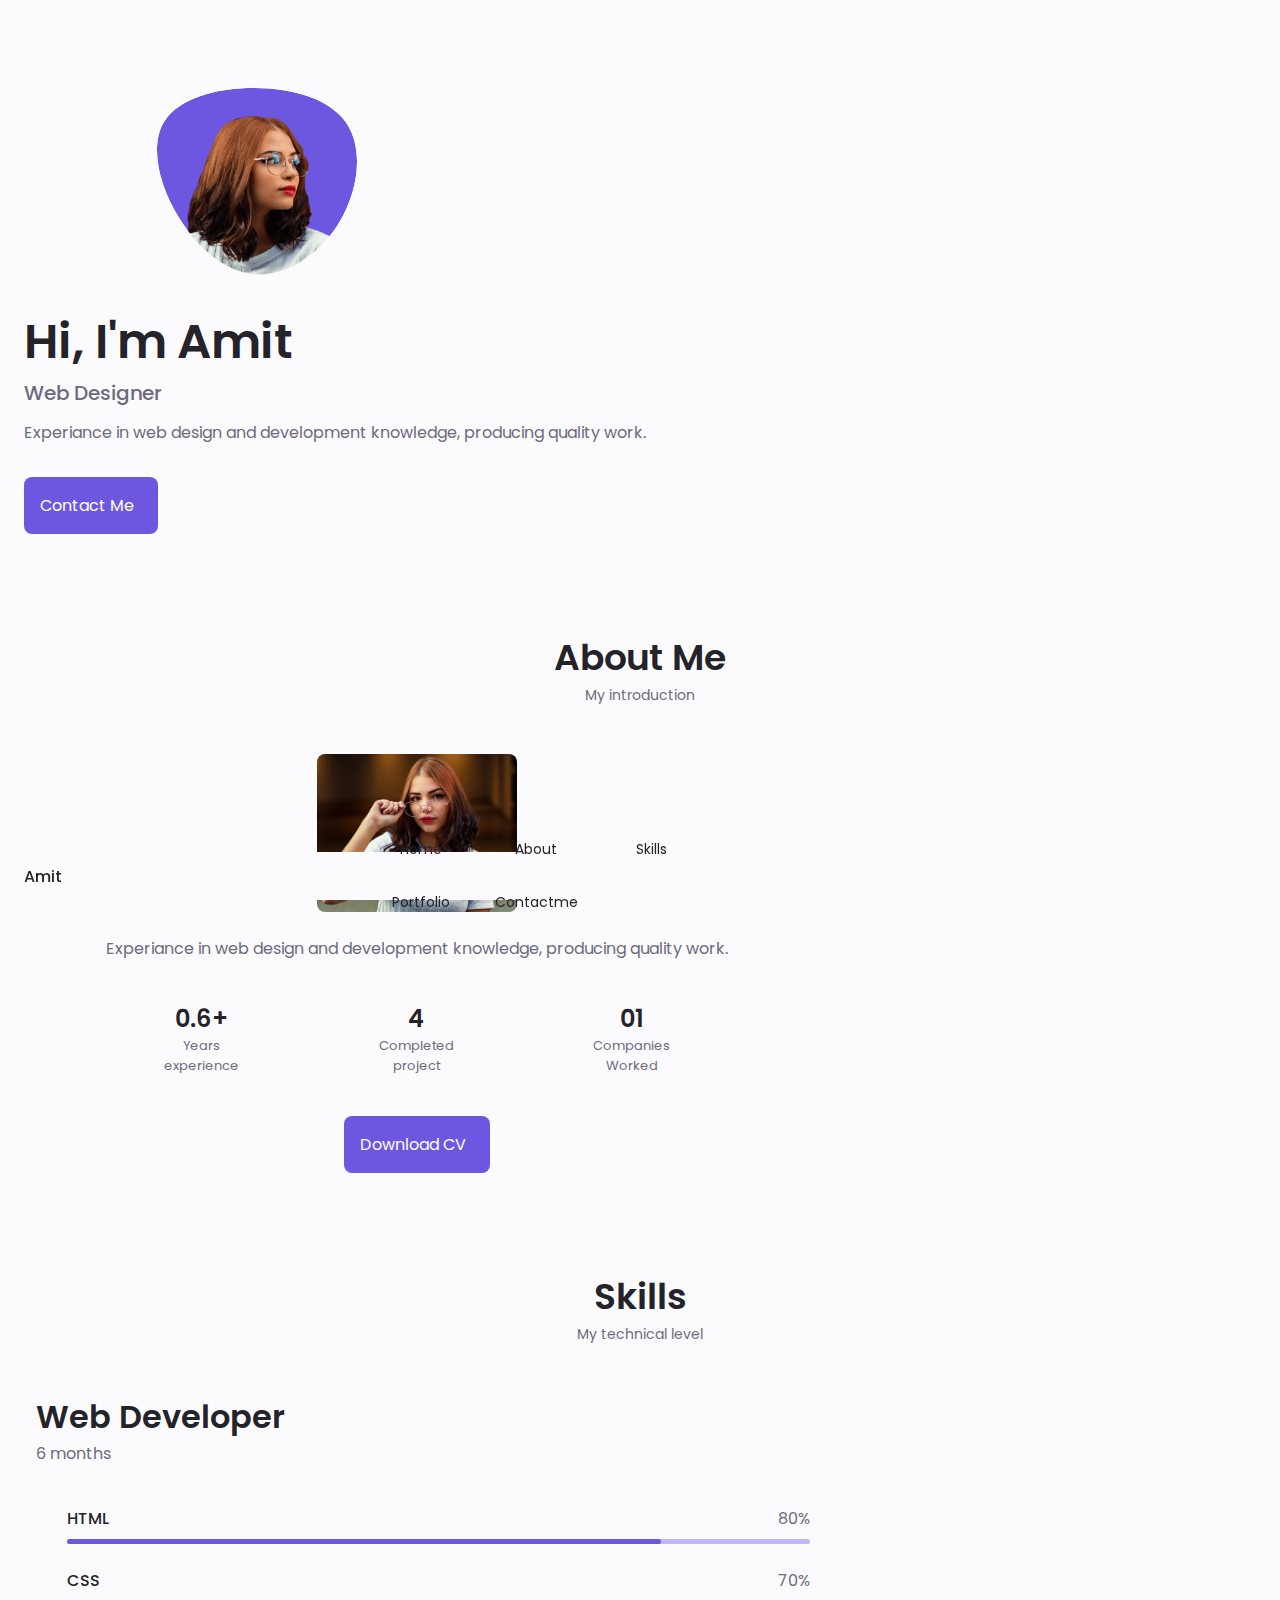
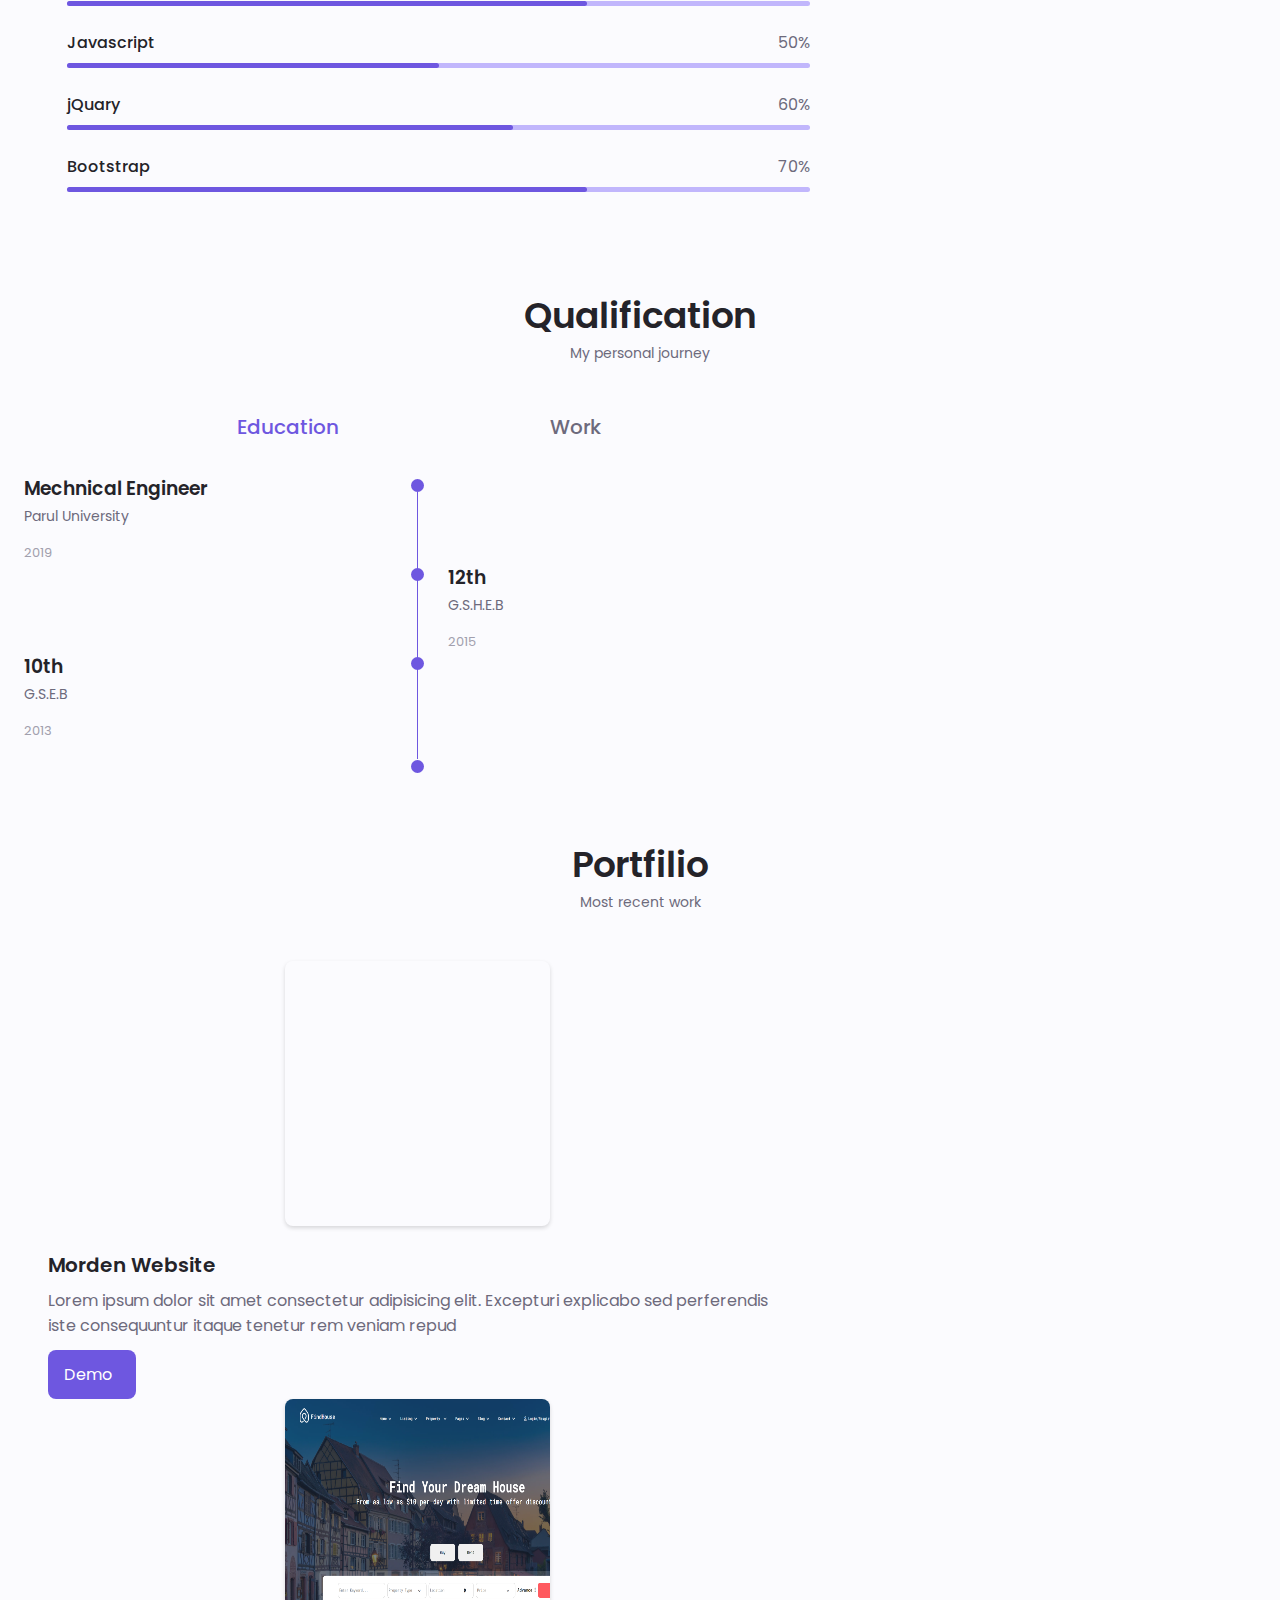
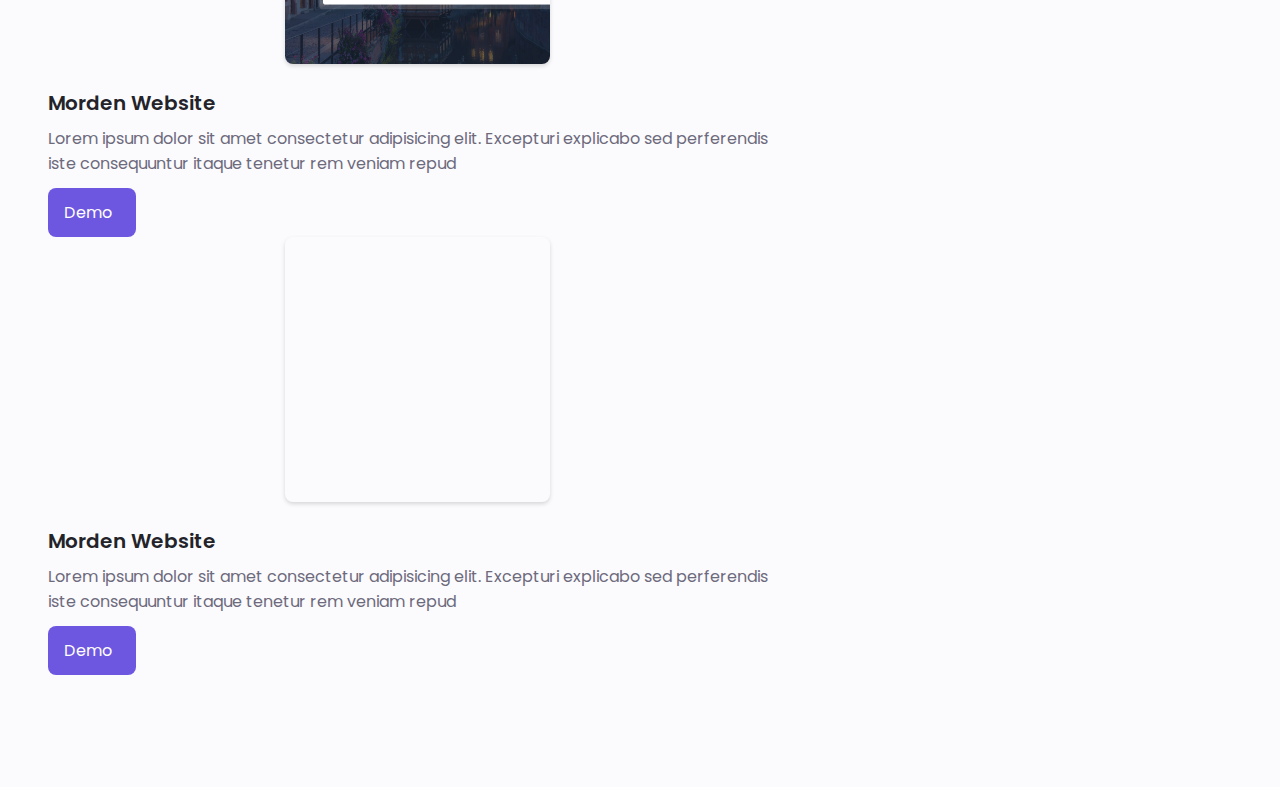
==== index.html @ 27ce131f "ok" ====
<!DOCTYPE html>
<html lang="en">

<head>
    <meta charset="UTF-8">
    <meta http-equiv="X-UA-Compatible" content="IE=edge">
    <meta name="viewport" content="width=device-width, initial-scale=1.0">
    <title>Document</title>

    <!---------- css ---------->
    <link rel="stylesheet" href="css/style.css">
    <!---------- css ------------->

    <!---------------- unicons ------------->
    <link rel="stylesheet" href="https://unicons.iconscout.com/release/v4.0.0/css/line.css">
    <!-------------- unicons --------------->





</head>

<body>

    <!----------------- header -------------->
    <header class="header" id="header">
        <nav class="nav container">
            <a href="#" class="nav__logo">
                Amit
            </a>
            <div class="nav__menu" id="nav-menu">
                <ul class="nav__list grid">
                    <li class="nav__item">
                        <a href="#home" class="nav__link">
                            <i class="uil uil-estate nav__icon"></i> Home
                        </a>
                    </li>
                    <li class="nav__item">
                        <a href="#about" class="nav__link">
                            <i class="uil uil-user nav__icon"></i> About
                        </a>
                    </li>
                    <li class="nav__item">
                        <a href="#skills" class="nav__link">
                            <i class="uil uil-file-alt nav__icon"></i> Skills
                        </a>
                    </li>
                    <li class="nav__item">
                        <a href="#portfolio" class="nav__link">
                            <i class="uil uil-scenery nav__icon"></i> Portfolio
                        </a>
                    </li>
                    <li class="nav__item">
                        <a href="#Contact" class="nav__link">
                            <i class="uil uil-message nav__icon"></i> Contactme
                        </a>
                    </li>
                </ul>
                <i class="uil uil-times nav__close" id="nav-close"></i>
            </div>
            <div class="nav__btns">
                <div class="nav__toggle" id="nav-toggle">
                    <i class="uil uil-apps"></i>
                </div>
            </div>
        </nav>
    </header>

    <!--------------------- mani ---------------------->
    <main class="main">
        <section class="home section" id="home">
            <div class="home__container container grid">
                <div class="home__content grid">
                    <div class="home__social">
                        <a href="https://www.linkedin.com/in/amitkumar-soni-372b12157/" target="_blank"
                            class="home__social-icon">
                            <i class="uil uil-linkedin-alt"></i>
                        </a>
                        <a href="https://instagram.com/amit__soni_071?igshid=YmMyMTA2M2Y=" target="_blank"
                            class="home__social-icon">
                            <i class="uil uil-instagram"></i>
                        </a>
                        <a href="https://github.com/SoniAmit7198" class="home__social-icon">
                            <i class="uil uil-github-alt"></i>
                        </a>
                    </div>
                    <div class="home__img">
                        <svg class="home__blob" viewBox="0 0 200 187" xmlns="http://www.w3.org/2000/svg"
                            xmlns:xlink="http://www.w3.org/1999/xlink">
                            <mask id="mask0" mask-type="alpha">
                                <path d="M190.312 36.4879C206.582 62.1187 201.309 102.826 182.328 134.186C163.346 165.547 
                                130.807 187.559 100.226 186.353C69.6454 185.297 41.0228 161.023 21.7403 129.362C2.45775 
                                97.8511 -7.48481 59.1033 6.67581 34.5279C20.9871 10.1032 59.7028 -0.149132 97.9666 
                                0.00163737C136.23 0.303176 174.193 10.857 190.312 36.4879Z" />
                            </mask>
                            <g mask="url(#mask0)">
                                <path d="M190.312 36.4879C206.582 62.1187 201.309 102.826 182.328 134.186C163.346 
                                165.547 130.807 187.559 100.226 186.353C69.6454 185.297 41.0228 161.023 21.7403 
                                129.362C2.45775 97.8511 -7.48481 59.1033 6.67581 34.5279C20.9871 10.1032 59.7028 
                                -0.149132 97.9666 0.00163737C136.23 0.303176 174.193 10.857 190.312 36.4879Z" />
                                <image class="home__blob-img" x="12" y="18" href="img/perfil.png" />
                            </g>
                        </svg>
                    </div>

                    <div class="home__data">
                        <h1 class="home__title">Hi, I'm Amit</h1>
                        <h3 class="home__subtitle">Web Designer</h3>
                        <p class="home__description">Experiance in web design and development knowledge, producing
                            quality work.</p>
                        <a href="#contact" class="button button--flex">
                            Contact Me <i class="uil uil-message nav__icon button__icon"></i>
                        </a>
                    </div>
                </div>
                <div class="home__scroll">
                    <a href="#about" class="home__scroll-button button--flex">
                        <i class="uil uil-mouse-alt home__scroll-mouse"></i>
                        <span class="home__scroll-name">Scroll down</span>
                        <i class="uil uil-arrow-down home__scroll-arrow"></i>
                    </a>
                </div>
            </div>
        </section>

        <!------------------ About ---------------------->
        <section class="about section" id="about">
            <h2 class="section__title">About Me</h2>
            <span class="section__subtitle">My introduction</span>
            <div class="about__container container grid">
                <img src="img/about.jpg" alt="" class="about__img">

                <div class="about__data">
                    <p class="about__discription">Experiance in web design and development knowledge, producing
                        quality work.
                    </p>
                    <div class="about__info">
                        <div>
                            <span class="about__info-title">0.6+</span>
                            <span class="about__info-name">Years <br> experience</span>
                        </div>

                        <div>
                            <span class="about__info-title">4</span>
                            <span class="about__info-name">Completed <br> project</span>
                        </div>

                        <div>
                            <span class="about__info-title">01</span>
                            <span class="about__info-name">Companies <br> Worked</span>
                        </div>
                    </div>
                    <div class="about__buttons">
                        <a download="" href="AMITKUMAR SONI.pdf" class="button button--flex">
                            Download CV<i class="uil uil-download-alt button__icon"></i>
                        </a>
                    </div>
                </div>
            </div>
        </section>
        <!----------------------------- skills ------------------------------->
        <section class="skills section" id="skills">
            <h2 class="section__title">Skills</h2>
            <spna class="section__subtitle">My technical level</spna>
            <div class="skills__container container grid">
                <div>
                    <div class="skills__content">
                        <div class="skills__header">
                            <i class="uil uil-brackets-curly skills__icon"></i>
                            <div>
                                <h1 class="skills__title">Web Developer</h1>
                                <span class="skills__subtitle">6 months</span>
                            </div>
                            <i class="uil uil-angle-down skills__arrow"></i>
                        </div>
                        <div class="skills__list grid">

                            <div class="skills__data">
                                <div class="skills__titles">
                                    <h3 class="skills__name">HTML</h3>
                                    <span class="skills__number">80%</span>
                                </div>
                                <div class="skills__bar">
                                    <span class="skills__percentage skills__html"></span>
                                </div>
                            </div>

                            <div class="skills__data">
                                <div class="skills__titles">
                                    <h3 class="skills__name">CSS</h3>
                                    <span class="skills__number">70%</span>
                                </div>
                                <div class="skills__bar">
                                    <span class="skills__percentage skills__css"></span>
                                </div>
                            </div>

                            <div class="skills__data">
                                <div class="skills__titles">
                                    <h3 class="skills__name">Javascript</h3>
                                    <span class="skills__number">50%</span>
                                </div>
                                <div class="skills__bar">
                                    <span class="skills__percentage skills__javascript"></span>
                                </div>
                            </div>

                            <div class="skills__data">
                                <div class="skills__titles">
                                    <h3 class="skills__name">jQuary</h3>
                                    <span class="skills__number">60%</span>
                                </div>
                                <div class="skills__bar">
                                    <span class="skills__percentage skills__jQuary"></span>
                                </div>
                            </div>

                            <div class="skills__data">
                                <div class="skills__titles">
                                    <h3 class="skills__name">Bootstrap</h3>
                                    <span class="skills__number">70%</span>
                                </div>
                                <div class="skills__bar">
                                    <span class="skills__percentage skills__bootstrap"></span>
                                </div>
                            </div>

                        </div>
                    </div>
                </div>
            </div>
        </section>

        <section class="qualification section">
            <h2 class="section__title">Qualification</h2>
            <span class="section__subtitle">My personal journey</span>

            <div class="qualification__container container">
                <div class="qualification__tabs">
                    <div class="qualification__button button--flex qualification__active" data-target="#education">
                        <i class="uil uil-graduation-cap qualification__icon"></i>
                        Education
                    </div>

                    <div class="qualification__button button--flex" data-target="#work">
                        <i class="uil uil-briefcase-alt qualification__icon"></i>
                        Work
                    </div>
                </div>

                <div class="qualification__sections">

                    <div class="qualification__content qualification__active" data-content id="education">

                        <div class="qualification__data">
                            <div>
                                <h3 class="qulification__title">Mechnical Engineer</h3>
                                <span class="qualification__subtitle">Parul University</span>
                                <div class="qualification__calender">
                                    <i class="uil uil-calendar-alt"></i>
                                    2019
                                </div>
                            </div>

                            <div>
                                <span class="qualification__rounder"></span>
                                <span class="qualification__line"></span>
                            </div>
                        </div>

                        <div class="qualification__data">
                            <div></div>

                            <div>
                                <span class="qualification__rounder"></span>
                                <span class="qualification__line"></span>
                            </div>

                            <div>
                                <h3 class="qulification__title">12th</h3>
                                <span class="qualification__subtitle">G.S.H.E.B</span>
                                <div class="qualification__calender">
                                    <i class="uil uil-calendar-alt"></i>
                                    2015
                                </div>
                            </div>


                        </div>

                        <div class="qualification__data">

                            <div>
                                <h3 class="qulification__title">10th</h3>
                                <span class="qualification__subtitle">G.S.E.B</span>
                                <div class="qualification__calender">
                                    <i class="uil uil-calendar-alt"></i>
                                    2013
                                </div>
                            </div>

                            <div>
                                <span class="qualification__rounder"></span>
                                <span class="qualification__line"></span>
                                <span class="qualification__rounder qualification__rounder1 "></span>
                            </div>

                        </div>




                    </div>
                    <!--------------------- work --------------------->
                    <div class="qualification__content " data-content id="work">

                        <div class="qualification__data">
                            <div>
                                <h3 class="qulification__title">Traning Certification</h3>
                                <span class="qualification__subtitle">Tops Technologies Pvt.Ltd</span>
                                <div class="qualification__calender">
                                    <i class="uil uil-calendar-alt"></i>
                                    Oct-2022 TO Present
                                </div>
                            </div>

                            <div>
                                <span class="qualification__rounder"></span>
                                <span class="qualification__line"></span>
                                <span class="qualification__rounder qualification__rounder1"></span>
                            </div>
                        </div>




                    </div>

                </div>

            </div>
        </section>

        <section class="portfolio section" id="portfolio">
            <h2 class="section__title">Portfilio</h2>
            <span class="section__subtitle">Most recent work</span>

            <div class="portfolio__container container">
                <div>

                    <div class="portfolio__content grid">
                        <div class="portfolio__img">

                        </div>
                        <div class="portfilio__data">

                            <h3 class="portfolio__title">Morden Website</h3>
                            <p class="portfolio__discription">Lorem ipsum dolor sit amet consectetur adipisicing elit.
                                Excepturi explicabo sed perferendis iste consequuntur itaque tenetur rem veniam repud
                            </p>

                            <a href="#" class="button button--flex button--small portfolio__button">
                                Demo
                                <i class="uil uil-arrow-right button__icon"></i>
                            </a>

                        </div>
                    </div>

                    <div class="portfolio__content grid">
                        <div class="portfolio__img portfolio__img1">

                        </div>
                        <div class="portfilio__data">

                            <h3 class="portfolio__title">Morden Website</h3>
                            <p class="portfolio__discription">Lorem ipsum dolor sit amet consectetur adipisicing elit.
                                Excepturi explicabo sed perferendis iste consequuntur itaque tenetur rem veniam repud
                            </p>

                            <a href="#" class="button button--flex button--small portfolio__button">
                                Demo
                                <i class="uil uil-arrow-right button__icon"></i>
                            </a>

                        </div>
                    </div>

                    <div class="portfolio__content grid">
                        <div class="portfolio__img portfolio__img2">

                        </div>
                        <div class="portfilio__data">

                            <h3 class="portfolio__title">Morden Website</h3>
                            <p class="portfolio__discription">Lorem ipsum dolor sit amet consectetur adipisicing elit.
                                Excepturi explicabo sed perferendis iste consequuntur itaque tenetur rem veniam repud
                            </p>

                            <a href="#" class="button button--flex button--small portfolio__button">
                                Demo
                                <i class="uil uil-arrow-right button__icon"></i>
                            </a>

                        </div>
                    </div>







                </div>
            </div>
        </section>






        <script src="js/main.js"></script>
</body>

</html>
---- css/style.css ----
/*---------- fonts---------------- */
@import url('https://fonts.googleapis.com/css2?family=Poppins:wght@400;500;600&display=swap');
/* ------------fonts --------------*/

:root {

    --header-height: 3rem;

    /* colors */

    /* -------------change fav color----------------- */
    --hue-color: 250;
    /* purple 250 - Green 142 - Blue 230 - Pink 340 */

    /*---------- hsl color mode -----------*/
    --first-color: hsl(var(--hue-color), 69%, 61%);
    --first-color-second: hsl(var(--hue-color), 69%, 61%);
    --first-color-alt: hsl(var(--hue-color), 57%, 53%);
    --first-color-lighter: hsl(var(--hue-color), 92%, 85%);
    --title-color: hsl(var(--hue-color), 8%, 15%);
    --text-color: hsl(var(--hue-color), 8%, 45%);
    --text-color-light: hsl(var(--hue-color), 8%, 65%);
    --input-color: hsl(var(--hue-color), 70%, 96%);
    --body-color: hsl(var(--hue-color), 60%, 99%);
    --container-color: #fff;

    /*------------ font and font type ------------*/
    --body-font: 'Poppins', sans-serif;

    /*======= .5rem = 8px 1rem = 16px 1.5rem = 24px.... */
    --big-font-size: 2rem;
    --h1-font-size: 1.5rem;
    --h2-font-size: 1.25rem;
    --h3-font-size: 1.125rem;
    --normal-font-size: .938rem;
    --small-font-size: .813rem;
    --smaller-font-size: .75rem;

    /* ---------------font weight -------------*/
    --font-medium: 500;
    --font-semi-bold: 600;

    /* ----------------- margens bottom ------------*/
    /*===== .25rem=4px, .5rem=8px, .75rem=12px  =============  */
    --mb-0-25: .25rem;
    --mb-0-5: .5rem;
    --mb-0-75: .75rem;
    --mb-1: 1rem;
    --mb-1-5: 1.5rem;
    --mb-2: 2rem;
    --mb-2-5: 2.5rem;
    --mb-3: 3rem;

    /*------------ z-index------------ */
    --z-tooltip: 10;
    --z-fixed: 100;
    --z-modal: 1000;
}

@media (min-width:968px) {
    :root {
        --big-font-size: 3rem;
        --h1-font-size: 2.25rem;
        --h2-font-size: 1.5rem;
        --h3-font-size: 1.25rem;
        --normal-font-size: 1rem;
        --small-font-size: .875rem;
        --smaller-font-size: .813rem;
    }


}

/*------------------------ Base---------------- */
* {
    box-sizing: border-box;
    padding: 0;
    margin: 0;
}

html {
    scroll-behavior: smooth;
}

body {
    margin: 0 0 var(--header-height) 0;
    font-family: var(--body-font);
    font-size: var(--normal-font-size);
    background-color: var(--body-color);
    color: var(--text-color);
}

h1,
h2,
h3,
h4 {
    color: var(--title-color);
    font-weight: var(--font-semi-bold);
}

ul {
    list-style: none;
}

a {
    text-decoration: none;
}

img {
    max-width: 100%;
    height: auto;
}

/* -----------reussable css classe---------------- */

.section {
    padding: 2rem 0 4rem;
}

.section__title {
    font-size: var(--h1-font-size);
}

.section__subtitle {
    display: block;
    font-size: var(--small-font-size);
    margin-bottom: var(--mb-3);
}

.section__subtitle,
.section__title {
    text-align: center;
}

/* ----------------layout--------------- */
.container {
    max-width: 786px;
    margin-left: var(--mb-1-5);
    margin-right: var(--mb-1-5);
}

.grid {
    display: grid;
    gap: 1.5rem;
}

.header {
    width: 100%;
    position: fixed;
    bottom: 0;
    left: 0;
    z-index: var(--z-fixed);
    background-color: var(--body-color);
}

/* ---------------nav--------------- */
.nav {
    max-width: 986px;
    height: var(--header-height);
    display: flex;
    justify-content: space-between;
    align-items: center;
}

.nav__logo,.nav__toggle{
    color:var(--title-color);
    font-weight: var(--font-medium);
}

.nav__logo:hover{
    color: var(--first-color);
}

.nav__toggle{
    font-size: 1.1rem;
    cursor: pointer;
}

.nav__toggle:hover{
    color: var(--first-color);
}

@media (max-width:767px) {
    .nav__menu{
        position: fixed;
        bottom: -100%;
        left: 0;
        width: 100%;
        background-color: var(--body-color);
        padding: 2rem 1.5rem 4rem ;
        box-shadow: 0px -1px 4px rgba(0, 0,0, .15);
        transition: .3s;
    }
    
}

.nav__list{
    grid-template-columns: repeat(3, 1fr);
    gap: 2rem;
}
.nav__link{
    display: flex;
    flex-direction: column;
    align-items: center;
    font-size: var(--small-font-size);
    color: var(--title-color);
    font-family: var(--font-medium);
}
.nav__link:hover{
    color: var(--first-color);
}
.nav__icon{
    font-size: 1.2rem;
}

.nav__close{
    position: absolute;
    right: 1.3rem;
    bottom: .5rem;
    font-size: 1.5rem;
    cursor: pointer;
    color: var(--first-color);
}
.nav__close:hover{
    color: var(--first-color-alt);
}


/* ---------------------show----------------------- */
.show-menu{
    bottom: 0;
}






/* ---------------home---------------- */
.home__container{
    gap: 1rem;
}
.home__content{
    grid-template-columns: .5fr 3fr;
    padding-top: 3.5rem;
    align-items: center; 
}

.home__social{
    display: grid;
    grid-template-columns: max-content;
    row-gap: 1rem;
}
.home__social-icon{
    font-size: 1.25rem;
    color: var(--first-color);
}
.home__social-icon:hover{
    color: var(--first-color-alt);
}
.home__blob{
    width: 200px;
    fill: var(--first-color);
}
.home__blob-img{
    width: 170px;
}
.home__data{
    grid-column: 1/3;
}
.home__title{
    font-size: var(--big-font-size);
}
.home__subtitle{
    font-size: var(--h3-font-size);
    color: var(--text-color);
    font-weight: var(--font-medium);
    margin-bottom: var(--mb-0-75);

}
.home__description{
    margin-bottom: var(--mb-2);
}
.home__scroll{
    display: none;
}
.home__scroll-button{
    color: var(--first-color);
    transform: .3s;

}
.home__scroll-button:hover{
    transform: translateY(.25rem);
}
.home__scroll-mouse{
    font-size: 2rem;
}
.home__scroll-name{
    font-size: var(--small-font-size);
    color: var(--title-color);
    font-weight: var(--font-medium);
    margin-right: var(--mb-0-25);
    
}
.home__scroll-arrow{
    font-size: 1.25rem;
}


/* -----------buttons---------- */

.button{
    display: inline-block;
    background-color: var(--first-color);
    color: #fff;
    padding: 1rem;
    border-radius: .5rem;
}
.button:hover{
    background-color: var(--first-color-alt);
}
.button__icon{
    font-size: 1.25rem;
    margin-left:var(--mb-0-5);
    transition: .3s;
}
.button--flex{
    display: inline-flex;
    align-items: center;

}
.button--small{
    padding: .75rem 1rem ;
}
.button--link{
 padding: 0;
 background-color: transparent;
 color: var(--first-color);


}
.button--link:hover{
    background-color: transparent;
    color: var(--first-color-alt);
}

/*------------------- about----------------- */
.about__img{
    width: 200px;
    border-radius: .5rem;
    justify-self: center;
    align-self: center;
}
.about__discription{
    text-align: center;
    margin-bottom: var(--mb-2-5);
}
.about__info{
    display: flex;
    justify-content: space-evenly;
    margin-bottom: var(--mb-2-5);
}
.about__info-title{
    font-size: var(--h2-font-size);
    font-weight: var(--font-semi-bold);
    color: var(--title-color);
}
.about__info-name{
    font-size: var(--smaller-font-size);
}
.about__info-title,.about__info-name{
    display: block;
    text-align: center;
}
.about__buttons{
    display: flex;
    justify-content: center;
}

/*------------------------- skills ----------------------*/
.skills__container{
    row-gap: 0;
}
.skills__header{
    display: flex;
    align-items: center;
    margin-bottom: var(--mb-2-5);
    cursor: pointer;
}
.skills__icon,.skills__arrow{
    font-size: 2rem;
    color: var(--first-color);
}
.skills__icon{
    margin-right: var(--mb-0-75);
}

.skils__title{
    font-size: var(--h3-font-size);
}
.skills__subtile{
    font-size: var(--small-font-size);
    color: var(--text-color-light);
}
.skills__arrow{
    margin-left: auto;
    transition: .4s;
}
.skills__list{
    row-gap: 1.5rem;
    padding-left: 2.7rem;
}
.skills__titles{
    display: flex;
    justify-content: space-between;
    margin-bottom: var(--mb-0-5);
}
.skills__name{
    font-size: var(--normal-font-size);
    font-weight: var(--font-medium);
}
.skills__bar,.skills__percentage{
 height: 5px;
 border-radius: .25rem;   
}
.skills__bar{
    background-color: var(--first-color-lighter);
}
.skills__percentage{
    display: block;
    background-color: var(--first-color);
}
.skills__html{
    width: 80%;
}
.skills__css{
    width: 70%;
}
.skills__javascript{
    width: 50%;
}
.skills__jQuary{
    width: 60%;
}
.skills__bootstrap{
    width: 70%;
}

/* ------------------- qualification------------ */
.qualification__tabs{
    display: flex;
    justify-content: space-evenly;
    margin-bottom: var(--mb-2);
}
.qualification__button{
    font-size: var(--h3-font-size);
    font-weight: var(--font-medium);
    cursor: pointer;
}
.qualification__button:hover{
    color: var(--first-color);
}
.qualification__icon{
    font-size: 1.8rem;
    margin-right: var(--mb-0-25);
}
.qualification__data{
    display: grid;
    grid-template-columns: 1fr max-content 1fr;
    column-gap: 1.5rem;
}
.qualification__title{
    font-size: var(--normal-font-size);
    font-weight: var(--font-medium);
}
.qualification__subtitle{
    display: inline-block;
    font-size: var(--small-font-size);
    margin-bottom: var(--mb-1);
}
.qualification__calender{
    font-size: var(--smaller-font-size);
    color: var(--text-color-light);
}
.qualification__rounder{
    display: inline-block;
    width: 13px;
    height: 13px;
    background-color: var(--first-color);
    border-radius: 50%;
}
.qualification__rounder1{
    transform: translate(0px ,-11px);
}

.qualification__line{
    display: block;
    width: 1px;
    height: 100%;
    background-color:var(--first-color) ;
    transform: translate(6px ,-7px);
}

.qualification [data-content]{
    display: none;
}
.qualification__active[data-content]{
    display: block;
}

.qualification__button.qualification__active{
    color: var(--first-color);
}

/*----------------------- portfolio---------------- */

.portfolio__container{
    overflow: initial;
}
.portfolio__content{
    padding: 0 1.5rem;
}
.portfolio__img{
   width:265px;
    border-radius: .5rem;
    justify-self:center;
    height: 265px;
    background: url(../img/bootstrap.png);
    background-size:100% 500%;
    background-repeat: no-repeat;
    transition: 10s;
    animation: scroll  10s infinite ease-in-out;
    box-shadow: 0 2px 4px rgba(0, 0,0, .15);
}

.portfolio__img1{
    background: url(../img/screencapture-soniamit7198-github-io-Real-Estatet-2023-02-22-10_29_49.png);
    background-size: 130% 100%;
    animation: scroll1  10s infinite ease-in-out;   
}
.portfolio__img2{
    background: url(../img/screencapture-soniamit7198-github-io-Be-Be-2023-02-22-10_30_51.png);
    background-size: 100% 500%;
}

/* .portfolio__img:hover{
    background-position: 0 100%;
} */ 

@keyframes scroll {
    0%{
        background-position: 0 0%;
    }
    50%{
        background-position: 0 100%;
    }
    100%{
        background-position: 0 0%;
    }
    
} 
@keyframes scroll1 {
    0%{
        background-position: 0 0%;
    }
    50%{
        background-position: 100% 0%;
    }
    100%{
        background-position: 0 0%;
    }
    
} 
.portfolio__title{
    font-size: var(--h3-font-size);
    margin-bottom: var(--mb-0-5);
}
.portfolio__discription{
    margin-bottom:var(--mb-0-75) ;
}

.portfolio__button:hover .button__icon{
    transform: translateX(.25rem);
}
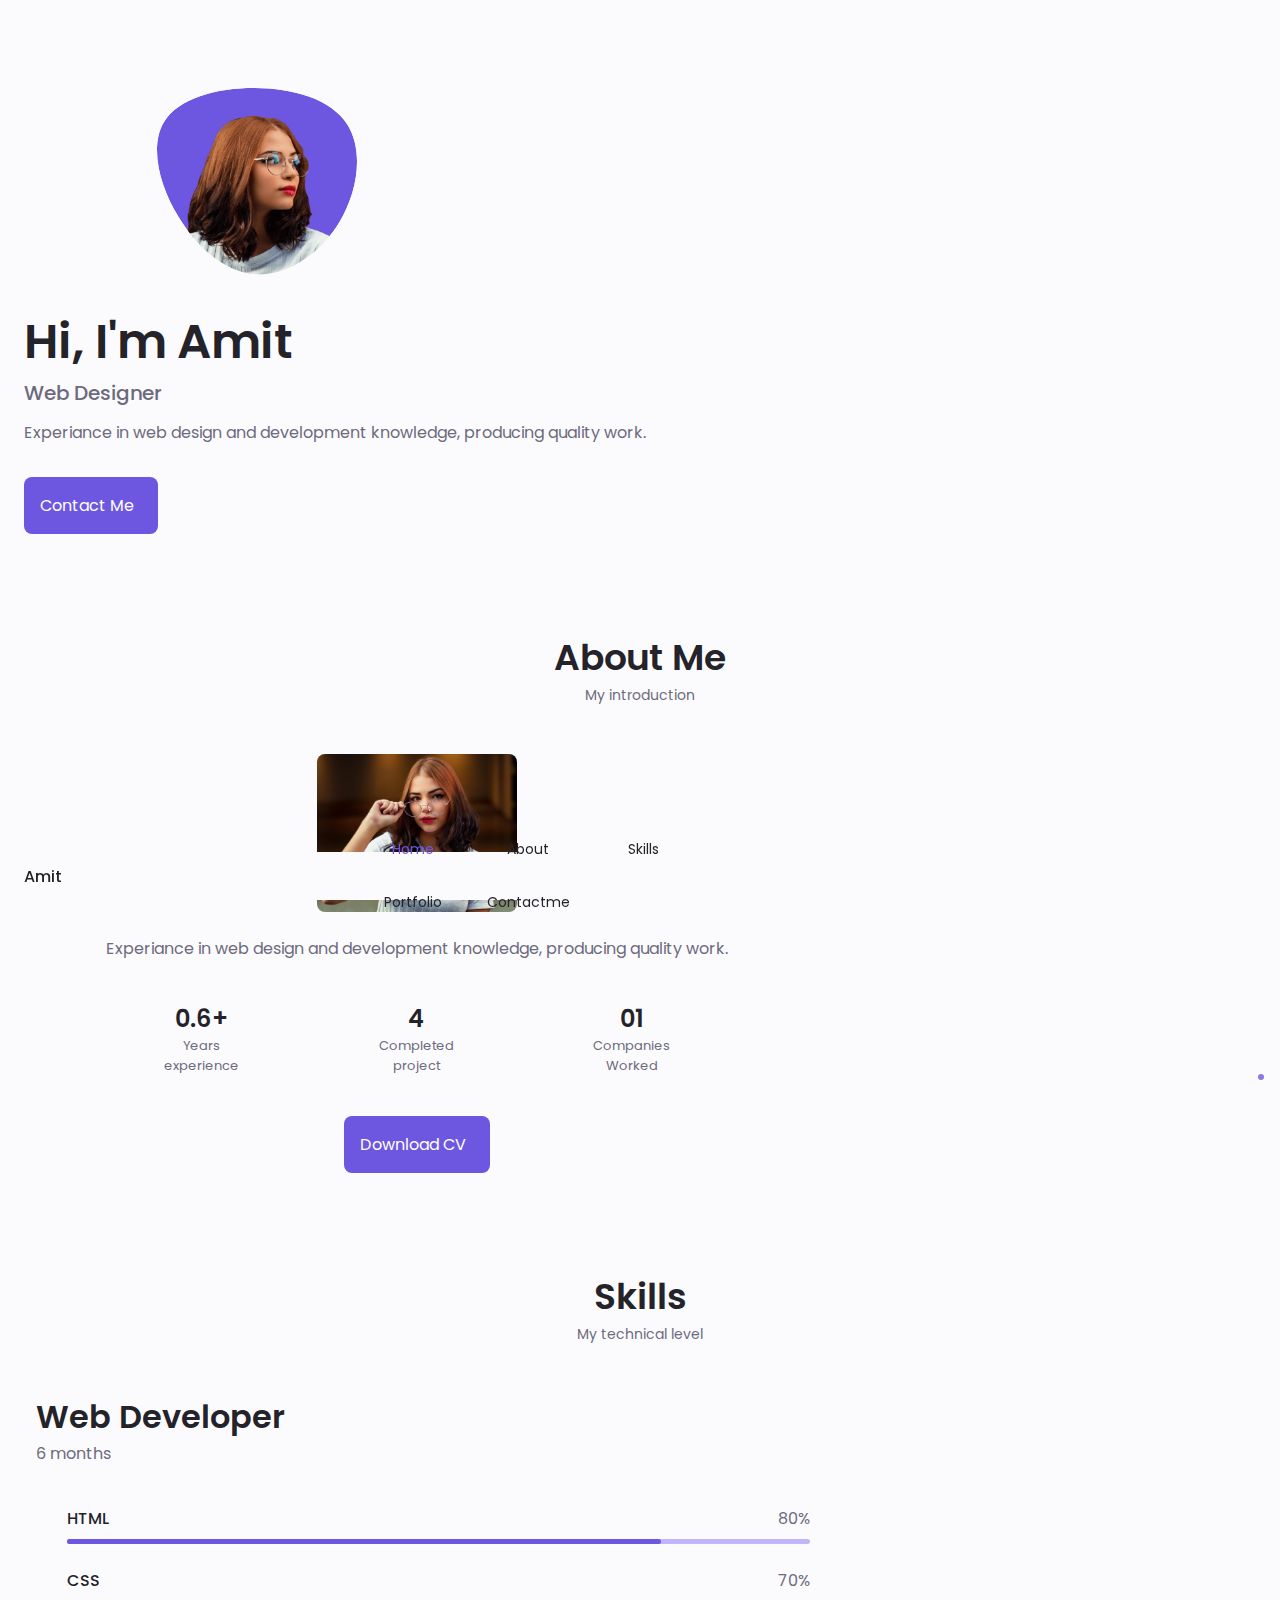
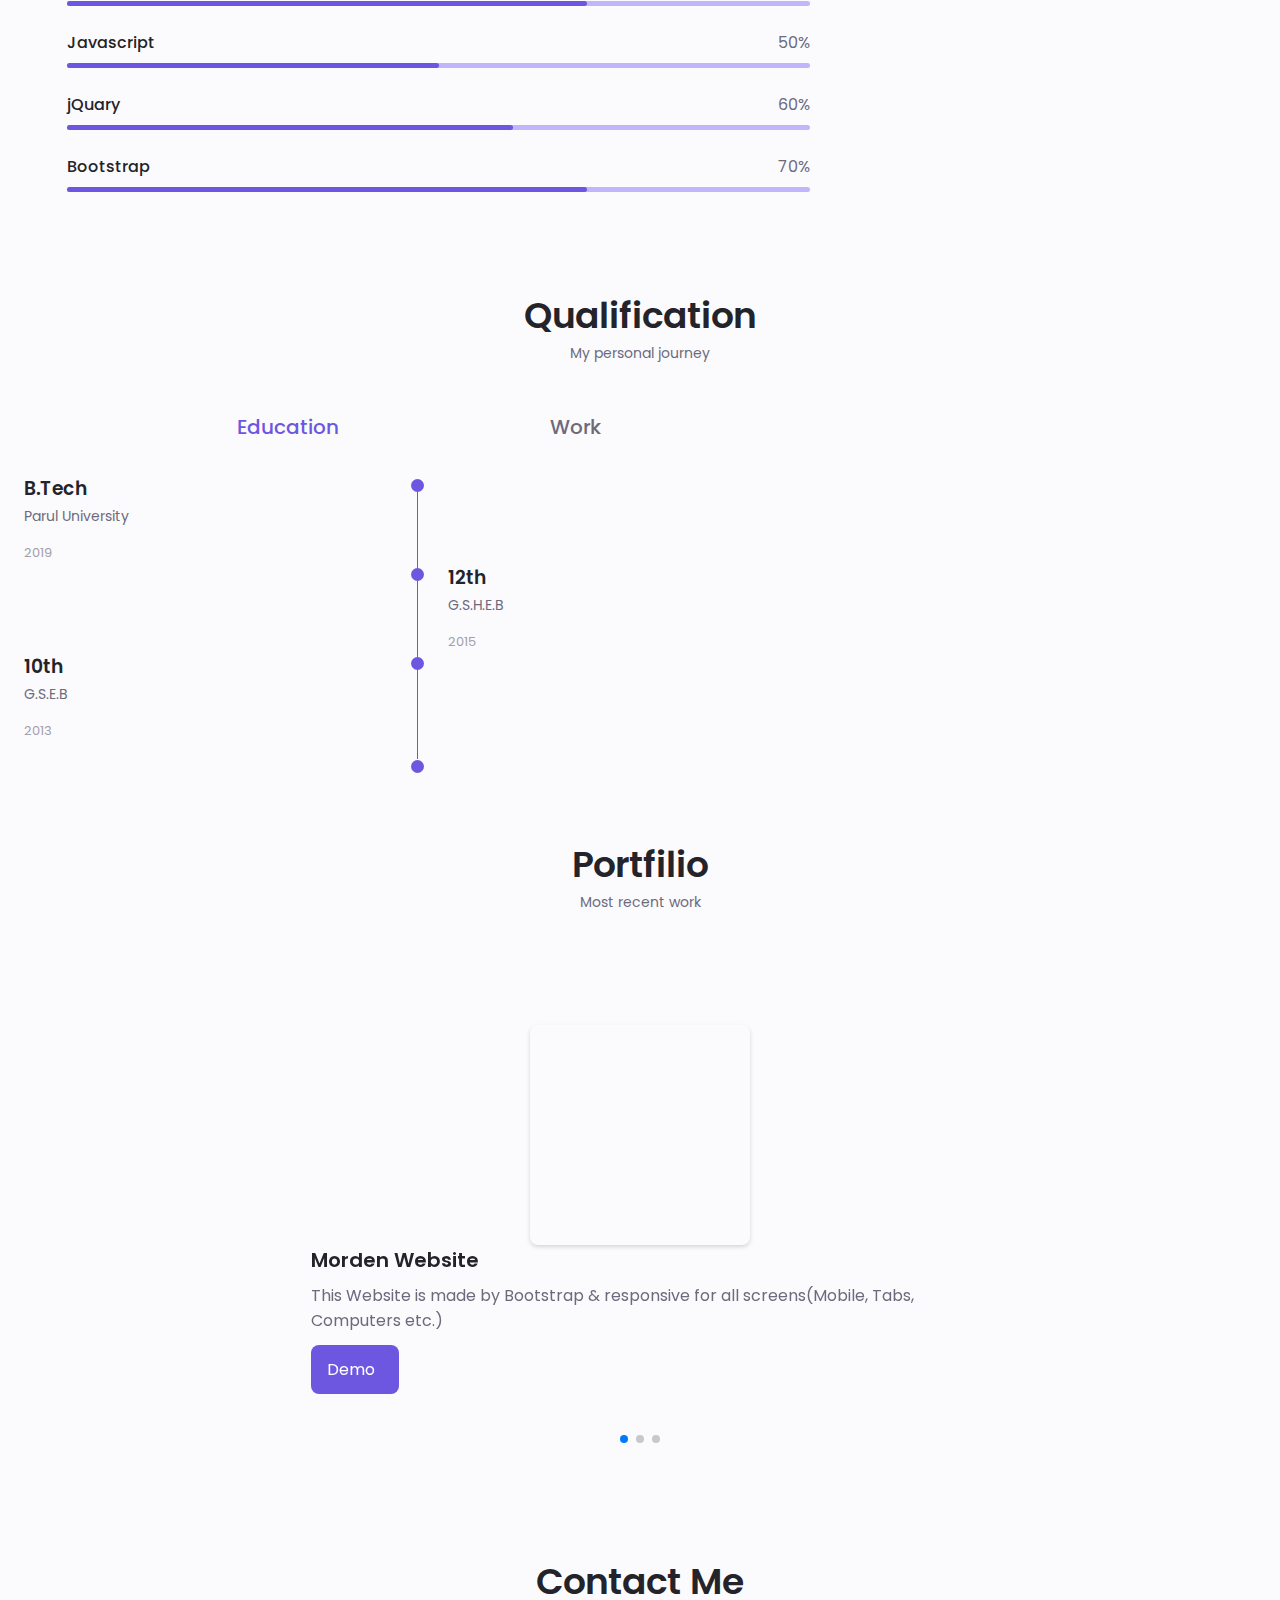
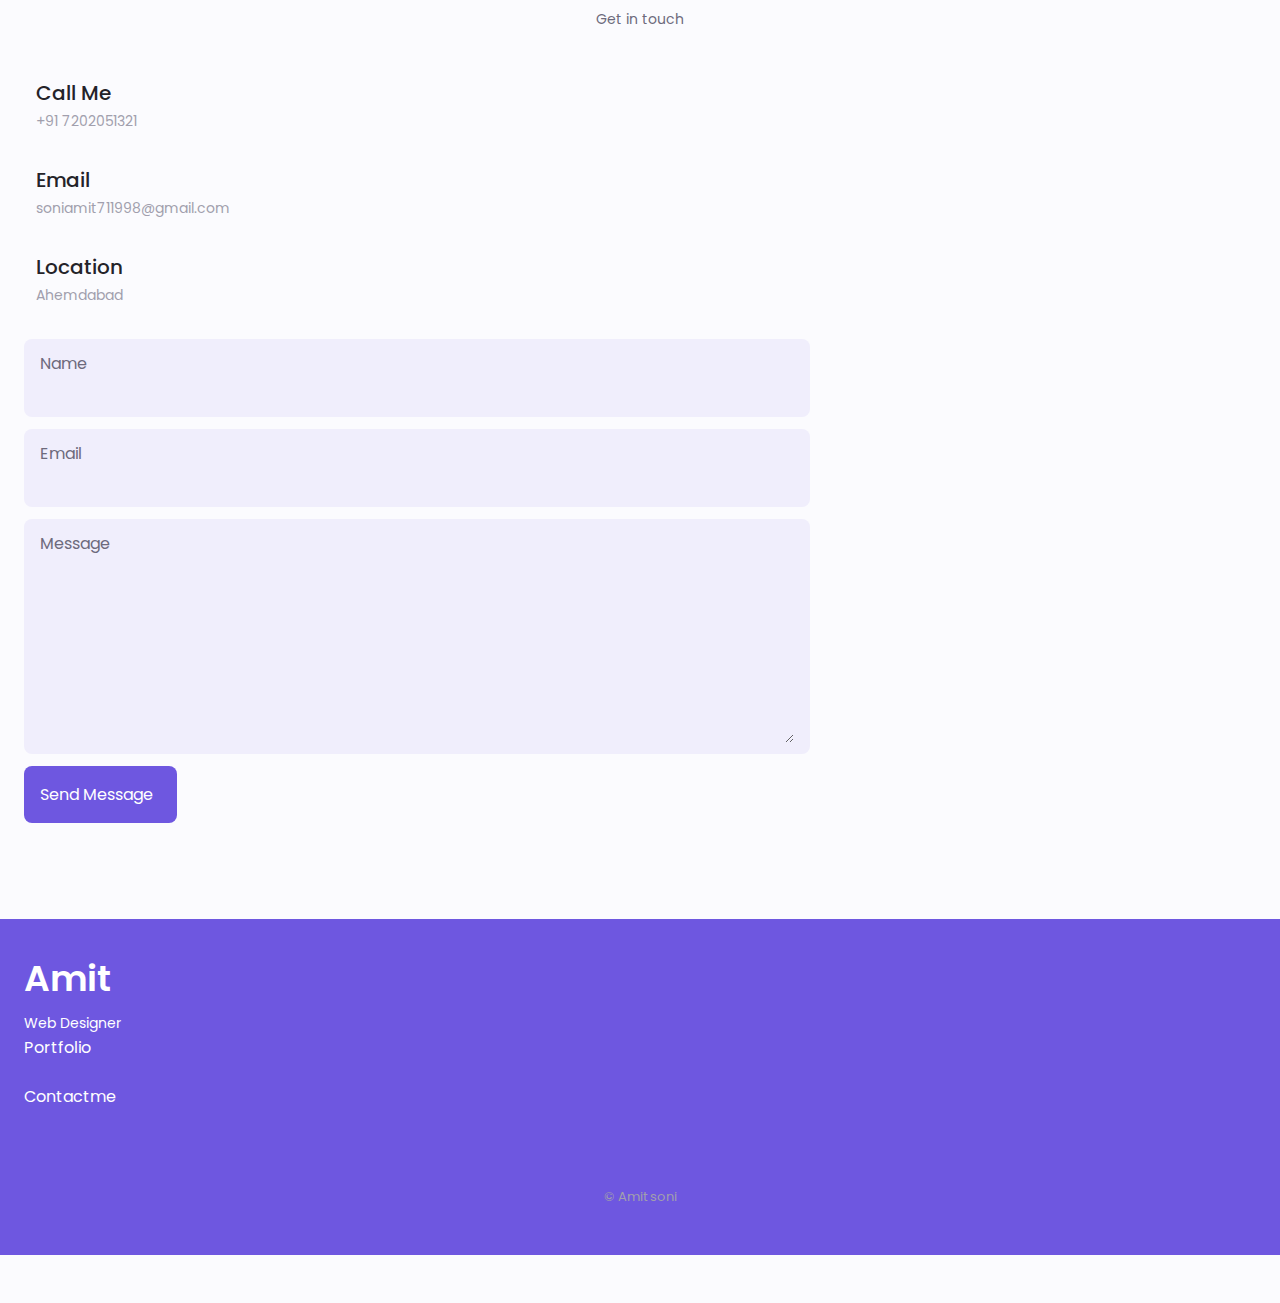
==== commit 1aa06d37: "ok" ====
--- a/index.html
+++ b/index.html
@@ -14,6 +14,10 @@
     <!---------------- unicons ------------->
     <link rel="stylesheet" href="https://unicons.iconscout.com/release/v4.0.0/css/line.css">
     <!-------------- unicons --------------->
+
+    <!------------- swiper css --------------------->
+    <link rel="stylesheet" href="css/swiper-bundle.min.css">
+    <!------------- swiper css --------------------->
 
 
 
@@ -32,7 +36,7 @@
             <div class="nav__menu" id="nav-menu">
                 <ul class="nav__list grid">
                     <li class="nav__item">
-                        <a href="#home" class="nav__link">
+                        <a href="#home" class="nav__link active-link">
                             <i class="uil uil-estate nav__icon"></i> Home
                         </a>
                     </li>
@@ -52,7 +56,7 @@
                         </a>
                     </li>
                     <li class="nav__item">
-                        <a href="#Contact" class="nav__link">
+                        <a href="#contact" class="nav__link">
                             <i class="uil uil-message nav__icon"></i> Contactme
                         </a>
                     </li>
@@ -60,6 +64,9 @@
                 <i class="uil uil-times nav__close" id="nav-close"></i>
             </div>
             <div class="nav__btns">
+                <!-- theme change button -->
+                <i class="uil uil-moon change-theme" id="theme-button"></i>
+
                 <div class="nav__toggle" id="nav-toggle">
                     <i class="uil uil-apps"></i>
                 </div>
@@ -231,7 +238,7 @@
                 </div>
             </div>
         </section>
-
+          <!------------ qualification ---------->
         <section class="qualification section">
             <h2 class="section__title">Qualification</h2>
             <span class="section__subtitle">My personal journey</span>
@@ -255,7 +262,7 @@
 
                         <div class="qualification__data">
                             <div>
-                                <h3 class="qulification__title">Mechnical Engineer</h3>
+                                <h3 class="qulification__title">B.Tech</h3>
                                 <span class="qualification__subtitle">Parul University</span>
                                 <div class="qualification__calender">
                                     <i class="uil uil-calendar-alt"></i>
@@ -341,26 +348,25 @@
 
             </div>
         </section>
-
+                <!------------ portfolio--------- -->
         <section class="portfolio section" id="portfolio">
             <h2 class="section__title">Portfilio</h2>
             <span class="section__subtitle">Most recent work</span>
 
-            <div class="portfolio__container container">
-                <div>
-
-                    <div class="portfolio__content grid">
+            <div class="portfolio__container container swiper mySwiper">
+                <div class="swiper-wrapper">
+
+                    <div class="portfolio__content grid swiper-slide">
                         <div class="portfolio__img">
 
                         </div>
                         <div class="portfilio__data">
 
                             <h3 class="portfolio__title">Morden Website</h3>
-                            <p class="portfolio__discription">Lorem ipsum dolor sit amet consectetur adipisicing elit.
-                                Excepturi explicabo sed perferendis iste consequuntur itaque tenetur rem veniam repud
+                            <p class="portfolio__discription">This Website is made by Bootstrap & responsive for all screens(Mobile, Tabs, Computers etc.)
                             </p>
 
-                            <a href="#" class="button button--flex button--small portfolio__button">
+                            <a href="Bootstrap/index.html" class="button button--flex button--small portfolio__button">
                                 Demo
                                 <i class="uil uil-arrow-right button__icon"></i>
                             </a>
@@ -368,18 +374,17 @@
                         </div>
                     </div>
 
-                    <div class="portfolio__content grid">
+                    <div class="portfolio__content grid swiper-slide">
                         <div class="portfolio__img portfolio__img1">
 
                         </div>
                         <div class="portfilio__data">
 
                             <h3 class="portfolio__title">Morden Website</h3>
-                            <p class="portfolio__discription">Lorem ipsum dolor sit amet consectetur adipisicing elit.
-                                Excepturi explicabo sed perferendis iste consequuntur itaque tenetur rem veniam repud
+                            <p class="portfolio__discription">This Webpage is made by HTML,CSS, & responsive for all screens(Mobile, Tabs, Computers etc.) using media quary.
                             </p>
 
-                            <a href="#" class="button button--flex button--small portfolio__button">
+                            <a href="Real-Estatet/index.html" class="button button--flex button--small portfolio__button">
                                 Demo
                                 <i class="uil uil-arrow-right button__icon"></i>
                             </a>
@@ -387,41 +392,142 @@
                         </div>
                     </div>
 
-                    <div class="portfolio__content grid">
+                    <div class="portfolio__content grid swiper-slide">
                         <div class="portfolio__img portfolio__img2">
 
                         </div>
                         <div class="portfilio__data">
 
                             <h3 class="portfolio__title">Morden Website</h3>
-                            <p class="portfolio__discription">Lorem ipsum dolor sit amet consectetur adipisicing elit.
-                                Excepturi explicabo sed perferendis iste consequuntur itaque tenetur rem veniam repud
+                            <p class="portfolio__discription">This Webpage is made by HTML,CSS, & responsive for 500px or less using media quary.
                             </p>
 
-                            <a href="#" class="button button--flex button--small portfolio__button">
+                            <a href="Be-Be/index.html" class="button button--flex button--small portfolio__button">
                                 Demo
                                 <i class="uil uil-arrow-right button__icon"></i>
                             </a>
 
                         </div>
                     </div>
-
-
-
-
-
-
-
-                </div>
+                </div>
+
+                <div class="swiper-button-next">
+                    <i class="uil uil-angle-right-b swiper-portfolio-icon"></i>
+                </div>
+                <div class="swiper-button-prev">
+                    <i class="uil uil-angle-left-b swiper-portfolio-icon"></i>
+                </div>
+                <div class="swiper-pagination"></div>
             </div>
         </section>
 
-
-
-
-
-
-        <script src="js/main.js"></script>
+        <section class="contact section" id="contact">
+            <h2 class="section__title">Contact Me</h2>
+            <span class="section__subtitle">Get in touch</span>
+
+            <div class="contact__container container gird">
+                <div>
+                    <div class="contact__information">
+                        <i class="uil uil-phone contact__icon"></i>
+
+                        <div>
+                            <h3 class="contact__title">Call Me</h3>
+                            <span class="contact__subtitle">+91 7202051321</span>
+                        </div>
+                    </div>
+
+                    <div class="contact__information">
+                        <i class="uil uil-envelope contact__icon"></i>
+
+                        <div>
+                            <h3 class="contact__title">Email</h3>
+                            <span class="contact__subtitle ">soniamit711998@gmail.com</span>
+                        </div>
+                    </div>
+
+                    <div class="contact__information">
+                        <i class="uil uil-map-marker contact__icon"></i>
+
+                        <div>
+                            <h3 class="contact__title">Location</h3>
+                            <span class="contact__subtitle">Ahemdabad</span>
+                        </div>
+                    </div>
+                </div>
+
+
+                <form action="" class="contact__form gird">
+                    <div class="contact__inputs gird">
+                        <div class="contact__content">
+                            <label for="" class="contact__label">Name</label>
+                            <input type="text" class="contact__input">
+                        </div>
+                        <div class="contact__content">
+                            <label for="" class="contact__label">Email</label>
+                            <input type="email" class="contact__input">
+                        </div>
+
+                    </div>
+                    <div class="contact__content">
+                        <label for="" class="contact__label">Message</label>
+                        <textarea name="" id="" cols="0" rows="7" class="contact__input"></textarea>
+                    </div>
+                    <div>
+                        <a href="" class="button button--flex">
+                            Send Message
+                            <i class="uil uil-message button__icon"></i>
+                        </a>
+                    </div>
+                </form>
+            </div>
+
+
+        </section>
+    </main>
+    <footer class="footer">
+        <div class="footer__bg">
+            <div class="footer__container container gird">
+                <div>
+                    <h1 class="footer__title">Amit</h1>
+                    <span class="footer__subtitle">Web Designer</span>
+                </div>
+                <ul class="footer__links">
+                    <li>
+                        <a href="#portfolio" class="footer__link">Portfolio</a>
+                    </li>
+
+                    <li>
+                        <a href="#contact" class="footer__link">Contactme</a>
+                    </li>
+
+                </ul>
+
+                <div class="footer__socials">
+                    <a href="https://www.facebook.com/campaign/landing.php?campaign_id=14884913640&extra_1=s%7Cc%7C589460569849%7Cb%7Cfacebook%20%27%7C&placement=&creative=589460569849&keyword=facebook%20%27&partner_id=googlesem&extra_2=campaignid%3D14884913640%26adgroupid%3D128696220912%26matchtype%3Db%26network%3Dg%26source%3Dnotmobile%26search_or_content%3Ds%26device%3Dc%26devicemodel%3D%26adposition%3D%26target%3D%26targetid%3Dkwd-327195741349%26loc_physical_ms%3D9061750%26loc_interest_ms%3D%26feeditemid%3D%26param1%3D%26param2%3D&gclid=CjwKCAiAl9efBhAkEiwA4Torim7gCIz_FL0cQY1iX1G_fmxOF1voPU0GjeStYvTNnoWGXkuGllVsQBoCXasQAvD_BwE" class="footer__social">
+                        <i class="uil uil-facebook-f"></i>
+                    </a>
+                    <a href="https://instagram.com/amit__soni_071?igshid=YmMyMTA2M2Y=" class="footer__social">
+                        <i class="uil uil-instagram"></i>
+                    </a>
+                </div>
+
+            </div>
+            <p class="footer__copy">&#169; Amit soni </p>
+        </div>
+
+    </footer>
+
+    <!------- scroll top ------>
+    <a href="#" class="scrollup" id="scroll-up" style="scroll-behavior: smooth;">
+        <i class="uil uil-arrow-up scrollup__icon"></i>
+    </a>
+
+
+    <!---------------- swiper js ------------------->
+    <script src="js/swiper-bundle.min.js"></script>
+
+    <!-------------- main js ----------------->
+    <script src="js/main.js"></script>
 </body>
 
 </html>--- a/css/style.css
+++ b/css/style.css
@@ -23,6 +23,8 @@
     --input-color: hsl(var(--hue-color), 70%, 96%);
     --body-color: hsl(var(--hue-color), 60%, 99%);
     --container-color: #fff;
+    --scroll-bar-color: hsl(var(--hue-color),12%,99%);
+    --scroll-thumb-color: hsl(var(--hue-color),12%,80%);
 
     /*------------ font and font type ------------*/
     --body-font: 'Poppins', sans-serif;
@@ -71,6 +73,49 @@
 
 }
 
+::-webkit-scrollbar{
+    width: .60rem;
+    background-color: var(--scroll-bar-color);
+    border-radius: .5rem;
+   
+}
+::-webkit-scrollbar-thumb{
+    background-color: var(--scroll-thumb-color);
+    border-radius: .5rem;
+}
+ ::-webkit-scrollbar-thumb:hover{
+    background-color: var(--text-color-light);
+} 
+
+/* ---------------variables dark mode theme---------- */
+body.dark-theme{
+    --first-color-second: hsl(var(--hue-color), 30%, 8%);
+    --title-color: hsl(var(--hue-color), 8%, 95%);
+    --text-color: hsl(var(--hue-color), 8%, 75%);
+    --input-color: hsl(var(--hue-color), 29%, 16%);
+    --body-color: hsl(var(--hue-color), 28%, 12%);
+    --container-color: hsl(var(--hue-color), 29%,16%);
+    --scroll-bar-color: hsl(var(--hue-color),12%,48%);
+    --scroll-thumb-color: hsl(var(--hue-color),12%,36%);
+
+}
+
+/*---------- button dark mode----- */
+.nav__btns{
+display: flex;
+align-items: center;
+}
+
+.change-theme{
+   font-size: 1.25rem;
+   color: var(--title-color);
+   margin-right: var(--mb-1);
+   cursor: pointer;
+}
+.change-theme:hover{
+    color: var(--first-color);
+}
+
 /*------------------------ Base---------------- */
 * {
     box-sizing: border-box;
@@ -231,6 +276,14 @@
     bottom: 0;
 }
 
+/* active */
+.active-link{
+    color: var(--first-color);
+}
+.scroll-header{
+    box-shadow: 0 -1px 4px rgba(0, 0,0, .15) ;
+}
+ 
 
 
 
@@ -516,15 +569,16 @@
 
 .portfolio__container{
     overflow: initial;
+    /* background-color: aqua; */
 }
 .portfolio__content{
-    padding: 0 1.5rem;
+    padding: 4rem;
 }
 .portfolio__img{
-   width:265px;
+   width: 220px;
     border-radius: .5rem;
-    justify-self:center;
-    height: 265px;
+    margin: auto;
+    height: 220px;
     background: url(../img/bootstrap.png);
     background-size:100% 500%;
     background-repeat: no-repeat;
@@ -582,3 +636,154 @@
 .portfolio__button:hover .button__icon{
     transform: translateX(.25rem);
 }
+
+.swiper-button-prev::after,
+.swiper-button-next::after{
+    content: ''!important;
+}
+.swiper-portfolio-icon{
+    font-size: 2rem;
+    color: var(--first-color);
+}
+.swiper-button-prev{
+    left: -2rem;
+}
+.swiper-button-next{
+    right: -2rem;
+}
+
+ .swiper-pagination{
+    bottom: 5rem;
+}
+
+/* ------------------contact me------------------------ */
+.contact__container{
+    row-gap: 3rem;
+}
+
+.contact__information{
+    display: flex;
+    margin-bottom: var(--mb-2);
+}
+
+.contact__icon{
+    font-size: 2rem;
+    color: var(--first-color);
+    margin-right: var(--mb-0-75);
+}
+.contact__title{
+    font-size: var(--h3-font-size);
+    font-weight: var(--font-medium);
+}
+.contact__subtitle{
+    font-size:var(--small-font-size) ;
+    color: var(--text-color-light);
+
+}
+.contact__content{
+    background-color: var(--input-color);
+    border-radius: .5rem;
+    padding: .75rem 1rem .25rem;
+    margin-bottom: var(--mb-0-75);
+}
+
+.contact__lable{
+    font-size: var(--smaller-font-size);
+    color: var(--title-color);
+}
+
+.contact__input{
+    width: 100%;
+    background-color: var(--input-color);
+    color: var(--text-color);
+    font-family: var(--body-font);
+    font-size: var(--normal-font-size);
+    border: none;
+    outline: none;
+    padding: .25rem .5rem .5rem 0;
+
+
+}
+
+/*--------- footer -----------------*/
+.footer{
+    padding-top: 2rem;
+
+}
+.footer__container{
+    row-gap: 3.5rem;
+}
+.footer__bg{
+    background-color:var(--first-color-second) ;
+    padding: 2rem 0 3rem;
+
+}
+.footer__title{
+    font-size: var(--h1-font-size);
+    margin-bottom:var(--mb-0-25) ;
+
+}
+.footer__subtitle{
+    font-size: var(--small-font-size);
+
+}
+.footer__links{
+    display: flex;
+    flex-direction: column;
+    row-gap: 1.5rem;
+}
+.footer__link:hover{
+    color: var(--first-color-lighter);
+}
+.footer__social{
+    font-size: 1.25rem;
+    margin-right: var(--mb-1-5);
+
+}
+.footer__social:hover{
+    color: var(--first-color-lighter);
+}
+.footer__copy{
+ font-size: var(--smaller-font-size);
+ text-align:center;   
+ color: var(--text-color-light);
+ margin-top: var(--mb-3);
+}
+.footer__title,.footer__subtitle,.footer__link,.footer__social{
+    color: #fff;
+}
+
+.scrollup{
+    position: fixed;
+    right: 1rem;
+    bottom: -20%;
+    background-color: var(--first-color);
+    opacity: .8;
+    padding: .2rem;
+    border-radius: .4rem;
+    z-index: var(--z-tooltip);
+    transition: .4s;
+    scroll-behavior: smooth!important;
+}
+.scrollup:hover{
+    background-color: var(--first-color-alt);
+}
+.scrollup__icon{
+    font-size: 1.5rem;
+    color: #fff;
+}
+
+.show-scroll{
+    bottom:5rem;
+}
+
+/*-------------------- media ------------------- */
+@media (max-width: 350px) {
+    .container{
+        margin-left: var(--mb-1);
+        margin-right: var(--mb-1);
+    }
+}
+
+
+
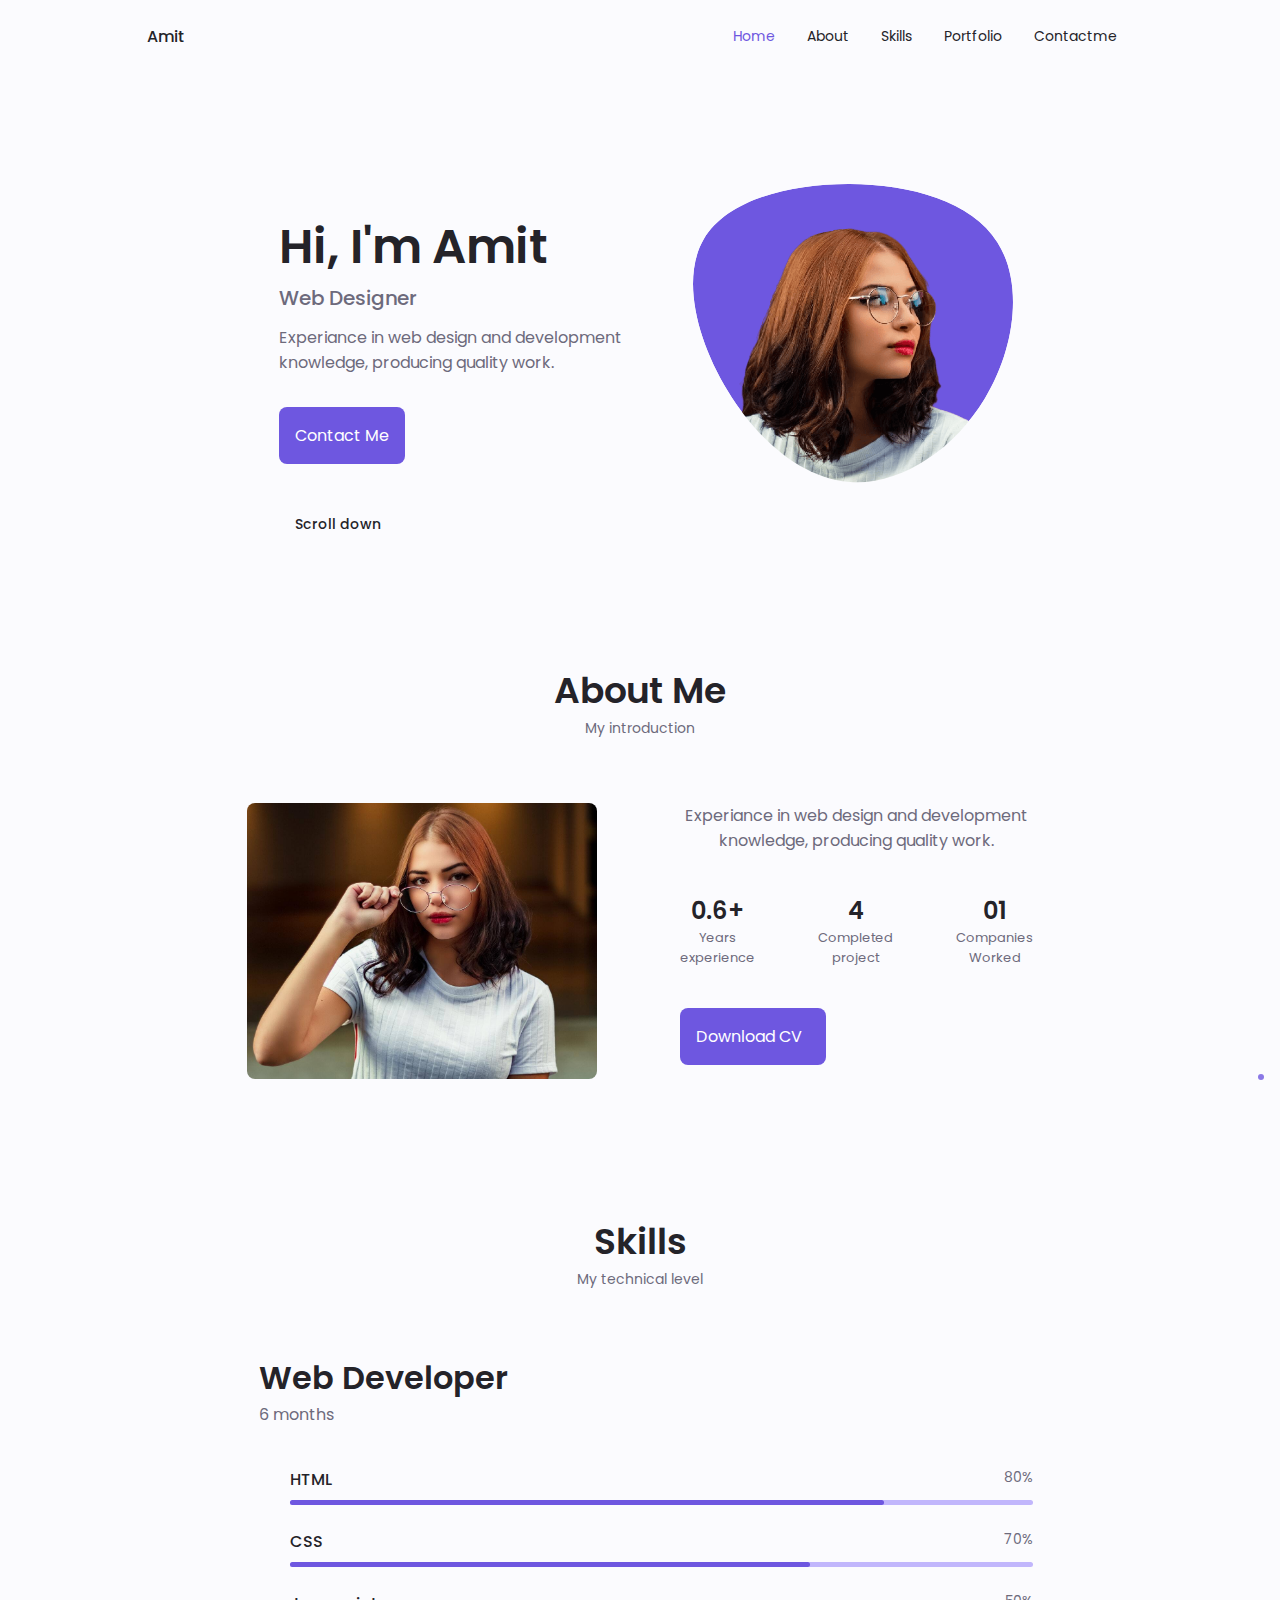
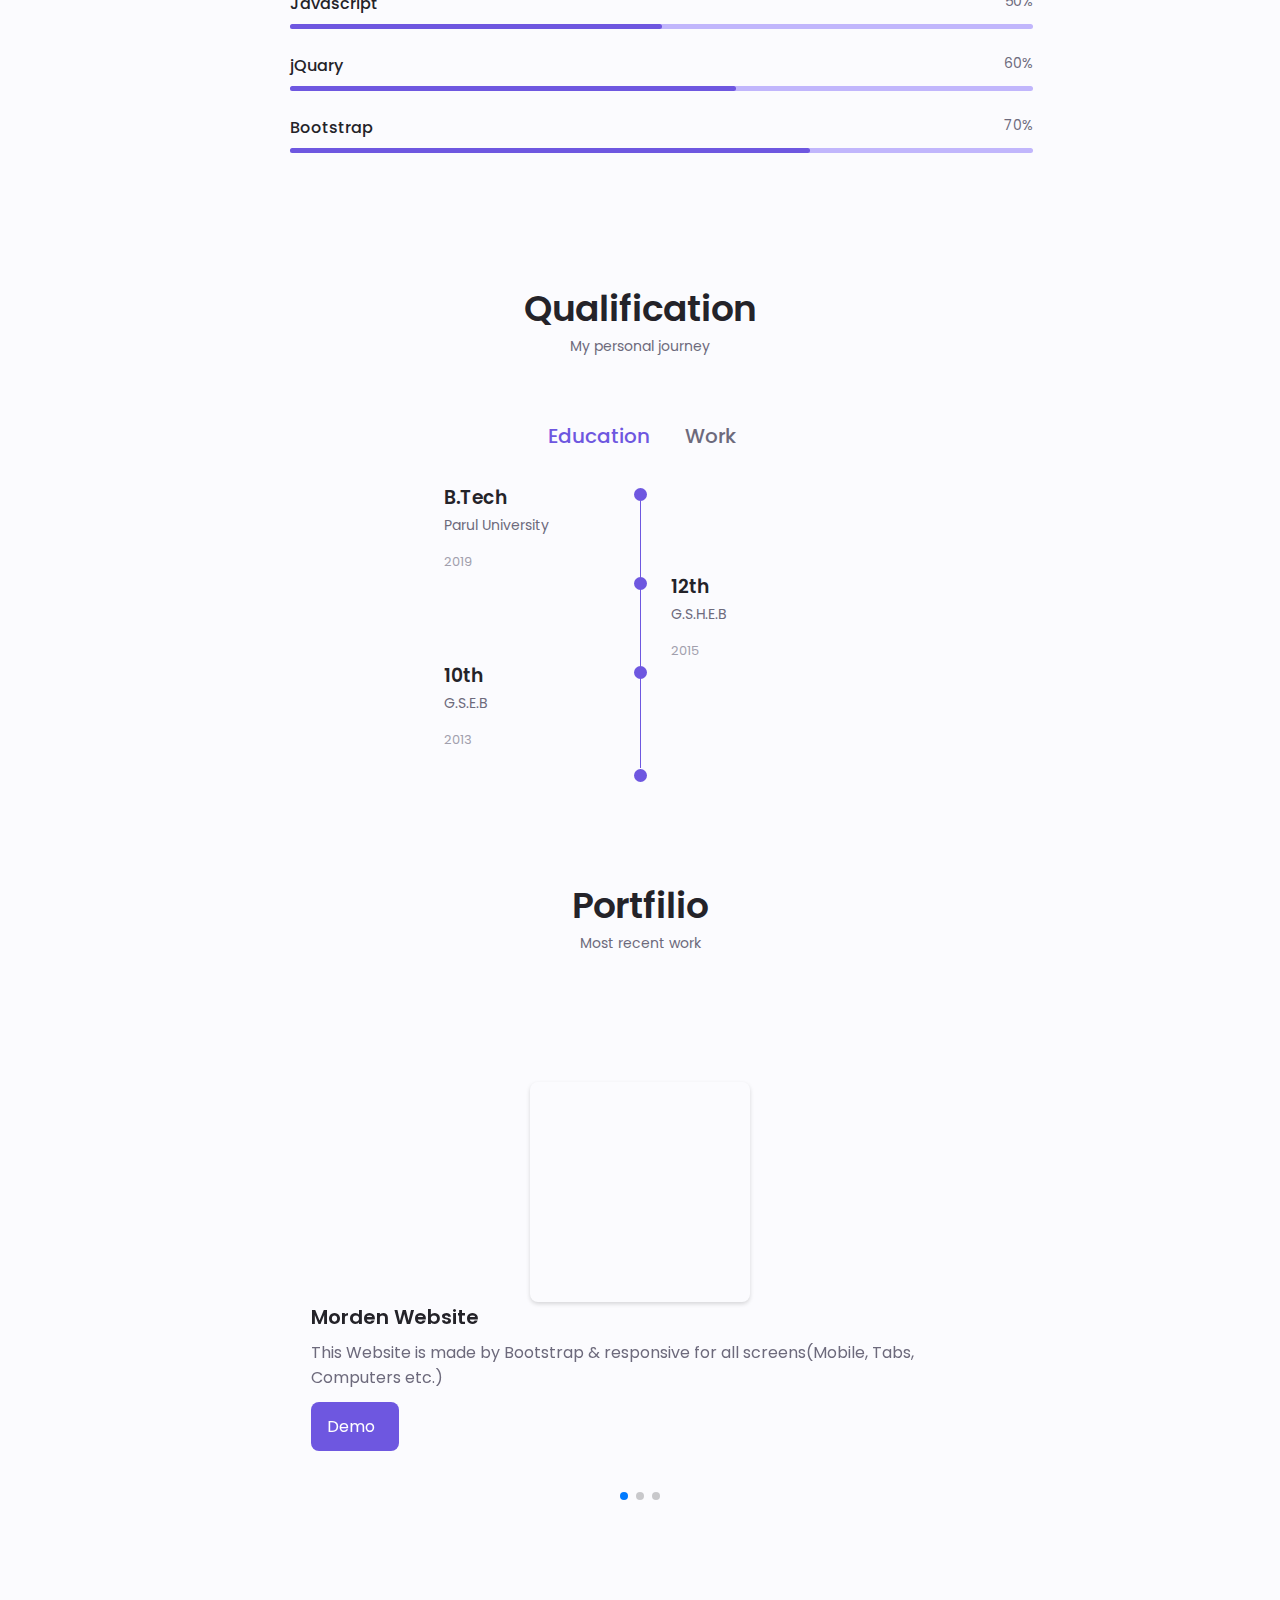
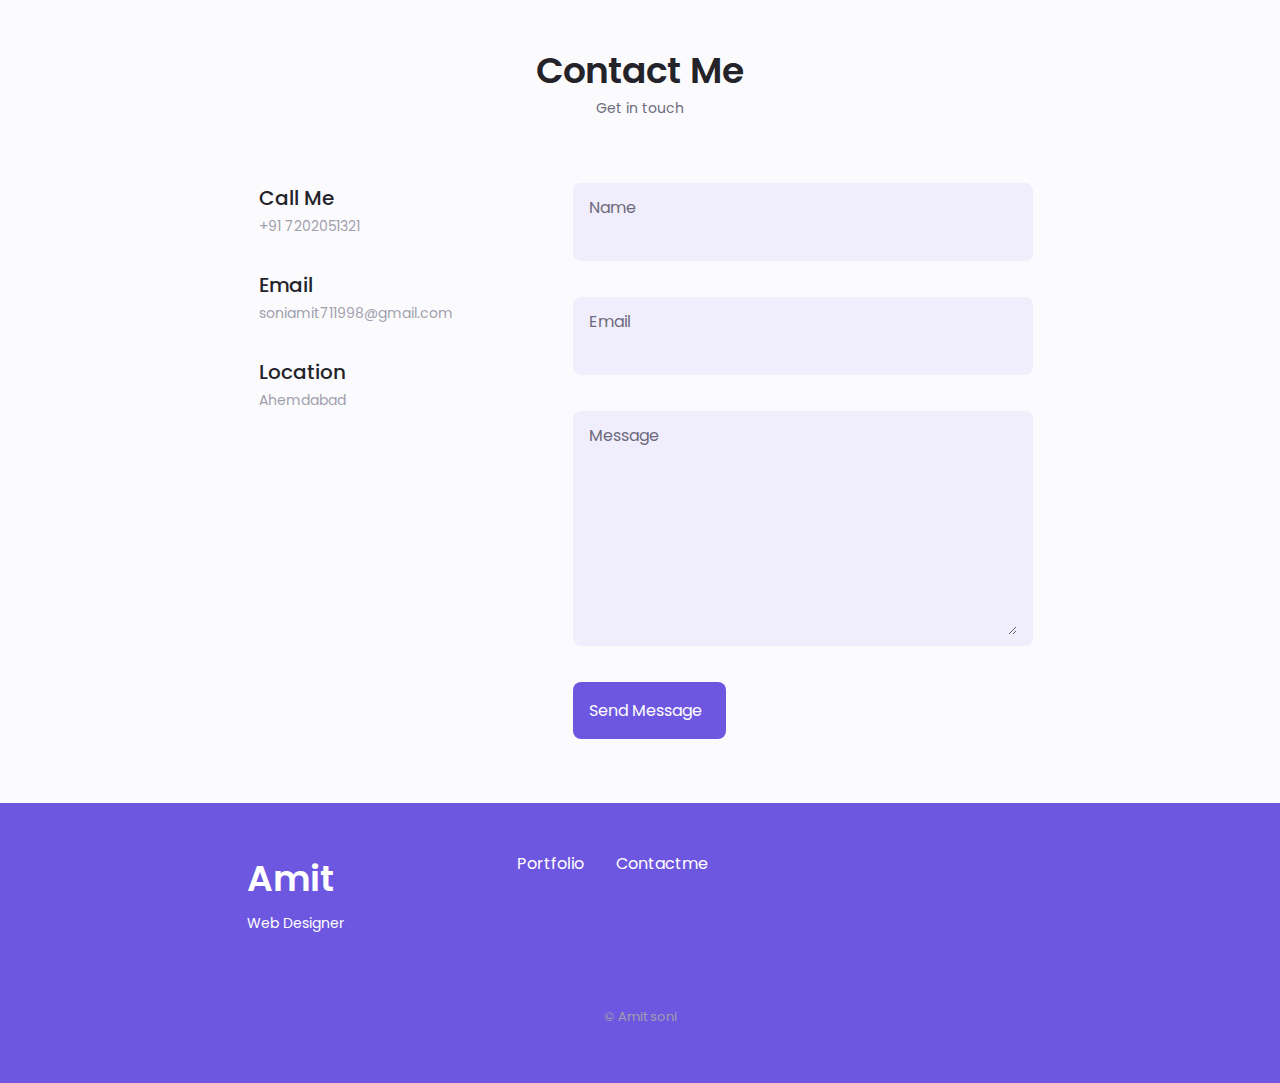
==== commit deda20b7: "ok" ====
--- a/index.html
+++ b/index.html
@@ -136,8 +136,9 @@
             <h2 class="section__title">About Me</h2>
             <span class="section__subtitle">My introduction</span>
             <div class="about__container container grid">
-                <img src="img/about.jpg" alt="" class="about__img">
-
+                <div>
+                    <img src="img/about.jpg" alt="" class="about__img">
+                 </div>
                 <div class="about__data">
                     <p class="about__discription">Experiance in web design and development knowledge, producing
                         quality work.
@@ -425,7 +426,7 @@
             <h2 class="section__title">Contact Me</h2>
             <span class="section__subtitle">Get in touch</span>
 
-            <div class="contact__container container gird">
+            <div class="contact__container container grid">
                 <div>
                     <div class="contact__information">
                         <i class="uil uil-phone contact__icon"></i>
@@ -456,8 +457,8 @@
                 </div>
 
 
-                <form action="" class="contact__form gird">
-                    <div class="contact__inputs gird">
+                <form action="" class="contact__form grid">
+                    <div class="contact__inputs grid">
                         <div class="contact__content">
                             <label for="" class="contact__label">Name</label>
                             <input type="text" class="contact__input">
@@ -486,7 +487,7 @@
     </main>
     <footer class="footer">
         <div class="footer__bg">
-            <div class="footer__container container gird">
+            <div class="footer__container container grid">
                 <div>
                     <h1 class="footer__title">Amit</h1>
                     <span class="footer__subtitle">Web Designer</span>
--- a/css/style.css
+++ b/css/style.css
@@ -23,8 +23,8 @@
     --input-color: hsl(var(--hue-color), 70%, 96%);
     --body-color: hsl(var(--hue-color), 60%, 99%);
     --container-color: #fff;
-    --scroll-bar-color: hsl(var(--hue-color),12%,99%);
-    --scroll-thumb-color: hsl(var(--hue-color),12%,80%);
+    --scroll-bar-color: hsl(var(--hue-color), 12%, 99%);
+    --scroll-thumb-color: hsl(var(--hue-color), 12%, 80%);
 
     /*------------ font and font type ------------*/
     --body-font: 'Poppins', sans-serif;
@@ -73,46 +73,49 @@
 
 }
 
-::-webkit-scrollbar{
+::-webkit-scrollbar {
     width: .60rem;
     background-color: var(--scroll-bar-color);
     border-radius: .5rem;
-   
-}
-::-webkit-scrollbar-thumb{
+
+}
+
+::-webkit-scrollbar-thumb {
     background-color: var(--scroll-thumb-color);
     border-radius: .5rem;
 }
- ::-webkit-scrollbar-thumb:hover{
+
+::-webkit-scrollbar-thumb:hover {
     background-color: var(--text-color-light);
-} 
+}
 
 /* ---------------variables dark mode theme---------- */
-body.dark-theme{
+body.dark-theme {
     --first-color-second: hsl(var(--hue-color), 30%, 8%);
     --title-color: hsl(var(--hue-color), 8%, 95%);
     --text-color: hsl(var(--hue-color), 8%, 75%);
     --input-color: hsl(var(--hue-color), 29%, 16%);
     --body-color: hsl(var(--hue-color), 28%, 12%);
-    --container-color: hsl(var(--hue-color), 29%,16%);
-    --scroll-bar-color: hsl(var(--hue-color),12%,48%);
-    --scroll-thumb-color: hsl(var(--hue-color),12%,36%);
+    --container-color: hsl(var(--hue-color), 29%, 16%);
+    --scroll-bar-color: hsl(var(--hue-color), 12%, 48%);
+    --scroll-thumb-color: hsl(var(--hue-color), 12%, 36%);
 
 }
 
 /*---------- button dark mode----- */
-.nav__btns{
-display: flex;
-align-items: center;
-}
-
-.change-theme{
-   font-size: 1.25rem;
-   color: var(--title-color);
-   margin-right: var(--mb-1);
-   cursor: pointer;
-}
-.change-theme:hover{
+.nav__btns {
+    display: flex;
+    align-items: center;
+}
+
+.change-theme {
+    font-size: 1.25rem;
+    color: var(--title-color);
+    margin-right: var(--mb-1);
+    cursor: pointer;
+}
+
+.change-theme:hover {
     color: var(--first-color);
 }
 
@@ -207,43 +210,45 @@
     align-items: center;
 }
 
-.nav__logo,.nav__toggle{
-    color:var(--title-color);
+.nav__logo,
+.nav__toggle {
+    color: var(--title-color);
     font-weight: var(--font-medium);
 }
 
-.nav__logo:hover{
-    color: var(--first-color);
-}
-
-.nav__toggle{
+.nav__logo:hover {
+    color: var(--first-color);
+}
+
+.nav__toggle {
     font-size: 1.1rem;
     cursor: pointer;
 }
 
-.nav__toggle:hover{
+.nav__toggle:hover {
     color: var(--first-color);
 }
 
 @media (max-width:767px) {
-    .nav__menu{
+    .nav__menu {
         position: fixed;
         bottom: -100%;
         left: 0;
         width: 100%;
         background-color: var(--body-color);
-        padding: 2rem 1.5rem 4rem ;
-        box-shadow: 0px -1px 4px rgba(0, 0,0, .15);
+        padding: 2rem 1.5rem 4rem;
+        box-shadow: 0px -1px 4px rgba(0, 0, 0, .15);
         transition: .3s;
     }
-    
-}
-
-.nav__list{
+
+}
+
+.nav__list {
     grid-template-columns: repeat(3, 1fr);
     gap: 2rem;
 }
-.nav__link{
+
+.nav__link {
     display: flex;
     flex-direction: column;
     align-items: center;
@@ -251,14 +256,16 @@
     color: var(--title-color);
     font-family: var(--font-medium);
 }
-.nav__link:hover{
-    color: var(--first-color);
-}
-.nav__icon{
+
+.nav__link:hover {
+    color: var(--first-color);
+}
+
+.nav__icon {
     font-size: 1.2rem;
 }
 
-.nav__close{
+.nav__close {
     position: absolute;
     right: 1.3rem;
     bottom: .5rem;
@@ -266,433 +273,508 @@
     cursor: pointer;
     color: var(--first-color);
 }
-.nav__close:hover{
+
+.nav__close:hover {
     color: var(--first-color-alt);
 }
 
 
 /* ---------------------show----------------------- */
-.show-menu{
+.show-menu {
     bottom: 0;
 }
 
 /* active */
-.active-link{
-    color: var(--first-color);
-}
-.scroll-header{
-    box-shadow: 0 -1px 4px rgba(0, 0,0, .15) ;
-}
- 
+.active-link {
+    color: var(--first-color);
+}
+
+.scroll-header {
+    box-shadow: 0 -1px 4px rgba(0, 0, 0, .15);
+}
+
 
 
 
 
 
 /* ---------------home---------------- */
-.home__container{
+.home__container {
     gap: 1rem;
 }
-.home__content{
+
+.home__content {
     grid-template-columns: .5fr 3fr;
     padding-top: 3.5rem;
-    align-items: center; 
-}
-
-.home__social{
+    align-items: center;
+}
+
+.home__social {
     display: grid;
     grid-template-columns: max-content;
     row-gap: 1rem;
 }
-.home__social-icon{
+
+.home__social-icon {
     font-size: 1.25rem;
     color: var(--first-color);
 }
-.home__social-icon:hover{
+
+.home__social-icon:hover {
     color: var(--first-color-alt);
 }
-.home__blob{
+
+.home__blob {
     width: 200px;
     fill: var(--first-color);
 }
-.home__blob-img{
+
+.home__blob-img {
     width: 170px;
 }
-.home__data{
+
+.home__data {
     grid-column: 1/3;
 }
-.home__title{
+
+.home__title {
     font-size: var(--big-font-size);
 }
-.home__subtitle{
+
+.home__subtitle {
     font-size: var(--h3-font-size);
     color: var(--text-color);
     font-weight: var(--font-medium);
     margin-bottom: var(--mb-0-75);
 
 }
-.home__description{
+
+.home__description {
     margin-bottom: var(--mb-2);
 }
-.home__scroll{
+
+.home__scroll {
     display: none;
 }
-.home__scroll-button{
+
+.home__scroll-button {
     color: var(--first-color);
     transform: .3s;
 
 }
-.home__scroll-button:hover{
+
+.home__scroll-button:hover {
     transform: translateY(.25rem);
 }
-.home__scroll-mouse{
+
+.home__scroll-mouse {
     font-size: 2rem;
 }
-.home__scroll-name{
+
+.home__scroll-name {
     font-size: var(--small-font-size);
     color: var(--title-color);
     font-weight: var(--font-medium);
     margin-right: var(--mb-0-25);
-    
-}
-.home__scroll-arrow{
+
+}
+
+.home__scroll-arrow {
     font-size: 1.25rem;
 }
 
 
 /* -----------buttons---------- */
 
-.button{
+.button {
     display: inline-block;
     background-color: var(--first-color);
     color: #fff;
     padding: 1rem;
     border-radius: .5rem;
 }
-.button:hover{
+
+.button:hover {
     background-color: var(--first-color-alt);
 }
-.button__icon{
+
+.button__icon {
     font-size: 1.25rem;
-    margin-left:var(--mb-0-5);
+    margin-left: var(--mb-0-5);
     transition: .3s;
 }
-.button--flex{
+
+.button--flex {
     display: inline-flex;
     align-items: center;
 
 }
-.button--small{
-    padding: .75rem 1rem ;
-}
-.button--link{
- padding: 0;
- background-color: transparent;
- color: var(--first-color);
-
-
-}
-.button--link:hover{
+
+.button--small {
+    padding: .75rem 1rem;
+}
+
+.button--link {
+    padding: 0;
+    background-color: transparent;
+    color: var(--first-color);
+
+
+}
+
+.button--link:hover {
     background-color: transparent;
     color: var(--first-color-alt);
 }
 
 /*------------------- about----------------- */
-.about__img{
+.about__img {
     width: 200px;
     border-radius: .5rem;
     justify-self: center;
     align-self: center;
 }
-.about__discription{
+
+.about__discription {
     text-align: center;
     margin-bottom: var(--mb-2-5);
 }
-.about__info{
+
+.about__info {
     display: flex;
     justify-content: space-evenly;
     margin-bottom: var(--mb-2-5);
 }
-.about__info-title{
+
+.about__info-title {
     font-size: var(--h2-font-size);
     font-weight: var(--font-semi-bold);
     color: var(--title-color);
 }
-.about__info-name{
+
+.about__info-name {
     font-size: var(--smaller-font-size);
 }
-.about__info-title,.about__info-name{
+
+.about__info-title,
+.about__info-name {
     display: block;
     text-align: center;
 }
-.about__buttons{
+
+.about__buttons {
     display: flex;
     justify-content: center;
 }
 
 /*------------------------- skills ----------------------*/
-.skills__container{
+.skills__container {
     row-gap: 0;
-}
-.skills__header{
+    margin: auto;
+}
+
+.skills__header {
     display: flex;
     align-items: center;
     margin-bottom: var(--mb-2-5);
     cursor: pointer;
 }
-.skills__icon,.skills__arrow{
+
+.skills__icon,
+.skills__arrow {
     font-size: 2rem;
     color: var(--first-color);
 }
-.skills__icon{
+
+.skills__icon {
     margin-right: var(--mb-0-75);
 }
 
-.skils__title{
+.skils__title {
     font-size: var(--h3-font-size);
 }
-.skills__subtile{
+
+.skills__subtile {
     font-size: var(--small-font-size);
     color: var(--text-color-light);
 }
-.skills__arrow{
+
+.skills__arrow {
     margin-left: auto;
     transition: .4s;
 }
-.skills__list{
+
+.skills__list {
     row-gap: 1.5rem;
     padding-left: 2.7rem;
 }
-.skills__titles{
+
+.skills__titles {
     display: flex;
     justify-content: space-between;
     margin-bottom: var(--mb-0-5);
 }
-.skills__name{
+
+.skills__name {
     font-size: var(--normal-font-size);
     font-weight: var(--font-medium);
 }
-.skills__bar,.skills__percentage{
- height: 5px;
- border-radius: .25rem;   
-}
-.skills__bar{
+
+.skills__bar,
+.skills__percentage {
+    height: 5px;
+    border-radius: .25rem;
+}
+
+.skills__bar {
     background-color: var(--first-color-lighter);
 }
-.skills__percentage{
+
+.skills__percentage {
     display: block;
     background-color: var(--first-color);
 }
-.skills__html{
+
+.skills__html {
     width: 80%;
 }
-.skills__css{
+
+.skills__css {
     width: 70%;
 }
-.skills__javascript{
+
+.skills__javascript {
     width: 50%;
 }
-.skills__jQuary{
+
+.skills__jQuary {
     width: 60%;
 }
-.skills__bootstrap{
+
+.skills__bootstrap {
     width: 70%;
 }
 
 /* ------------------- qualification------------ */
-.qualification__tabs{
+.qualification__tabs {
     display: flex;
     justify-content: space-evenly;
     margin-bottom: var(--mb-2);
 }
-.qualification__button{
+
+.qualification__button {
     font-size: var(--h3-font-size);
     font-weight: var(--font-medium);
     cursor: pointer;
 }
-.qualification__button:hover{
-    color: var(--first-color);
-}
-.qualification__icon{
+
+.qualification__button:hover {
+    color: var(--first-color);
+}
+
+.qualification__icon {
     font-size: 1.8rem;
     margin-right: var(--mb-0-25);
 }
-.qualification__data{
+
+.qualification__data {
     display: grid;
     grid-template-columns: 1fr max-content 1fr;
     column-gap: 1.5rem;
 }
-.qualification__title{
+
+.qualification__title {
     font-size: var(--normal-font-size);
     font-weight: var(--font-medium);
 }
-.qualification__subtitle{
+
+.qualification__subtitle {
     display: inline-block;
     font-size: var(--small-font-size);
     margin-bottom: var(--mb-1);
 }
-.qualification__calender{
+
+.qualification__calender {
     font-size: var(--smaller-font-size);
     color: var(--text-color-light);
 }
-.qualification__rounder{
+
+.qualification__rounder {
     display: inline-block;
     width: 13px;
     height: 13px;
     background-color: var(--first-color);
     border-radius: 50%;
 }
-.qualification__rounder1{
-    transform: translate(0px ,-11px);
-}
-
-.qualification__line{
+
+.qualification__rounder1 {
+    transform: translate(0px, -11px);
+}
+
+.qualification__line {
     display: block;
     width: 1px;
     height: 100%;
-    background-color:var(--first-color) ;
-    transform: translate(6px ,-7px);
-}
-
-.qualification [data-content]{
+    background-color: var(--first-color);
+    transform: translate(6px, -7px);
+}
+
+.qualification [data-content] {
     display: none;
 }
-.qualification__active[data-content]{
+
+.qualification__active[data-content] {
     display: block;
 }
 
-.qualification__button.qualification__active{
+.qualification__button.qualification__active {
     color: var(--first-color);
 }
 
 /*----------------------- portfolio---------------- */
 
-.portfolio__container{
+.portfolio__container {
     overflow: initial;
     /* background-color: aqua; */
 }
-.portfolio__content{
+
+.portfolio__content {
     padding: 4rem;
 }
-.portfolio__img{
-   width: 220px;
+
+.portfolio__img {
+    width: 220px;
     border-radius: .5rem;
     margin: auto;
     height: 220px;
     background: url(../img/bootstrap.png);
-    background-size:100% 500%;
+    background-size: 100% 500%;
     background-repeat: no-repeat;
     transition: 10s;
-    animation: scroll  10s infinite ease-in-out;
-    box-shadow: 0 2px 4px rgba(0, 0,0, .15);
-}
-
-.portfolio__img1{
+    animation: scroll 10s infinite ease-in-out;
+    box-shadow: 0 2px 4px rgba(0, 0, 0, .15);
+}
+
+.portfolio__img1 {
     background: url(../img/screencapture-soniamit7198-github-io-Real-Estatet-2023-02-22-10_29_49.png);
     background-size: 130% 100%;
-    animation: scroll1  10s infinite ease-in-out;   
-}
-.portfolio__img2{
+    animation: scroll1 10s infinite ease-in-out;
+}
+
+.portfolio__img2 {
     background: url(../img/screencapture-soniamit7198-github-io-Be-Be-2023-02-22-10_30_51.png);
     background-size: 100% 500%;
 }
 
 /* .portfolio__img:hover{
     background-position: 0 100%;
-} */ 
+} */
 
 @keyframes scroll {
-    0%{
+    0% {
         background-position: 0 0%;
     }
-    50%{
+
+    50% {
         background-position: 0 100%;
     }
-    100%{
+
+    100% {
         background-position: 0 0%;
     }
-    
-} 
+
+}
+
 @keyframes scroll1 {
-    0%{
+    0% {
         background-position: 0 0%;
     }
-    50%{
+
+    50% {
         background-position: 100% 0%;
     }
-    100%{
+
+    100% {
         background-position: 0 0%;
     }
-    
-} 
-.portfolio__title{
+
+}
+
+.portfolio__title {
     font-size: var(--h3-font-size);
     margin-bottom: var(--mb-0-5);
 }
-.portfolio__discription{
-    margin-bottom:var(--mb-0-75) ;
-}
-
-.portfolio__button:hover .button__icon{
+
+.portfolio__discription {
+    margin-bottom: var(--mb-0-75);
+}
+
+.portfolio__button:hover .button__icon {
     transform: translateX(.25rem);
 }
 
 .swiper-button-prev::after,
-.swiper-button-next::after{
-    content: ''!important;
-}
-.swiper-portfolio-icon{
+.swiper-button-next::after {
+    content: '' !important;
+}
+
+.swiper-portfolio-icon {
     font-size: 2rem;
     color: var(--first-color);
 }
-.swiper-button-prev{
+
+.swiper-button-prev {
     left: -2rem;
 }
-.swiper-button-next{
+
+.swiper-button-next {
     right: -2rem;
 }
 
- .swiper-pagination{
+.swiper-pagination {
     bottom: 5rem;
 }
 
 /* ------------------contact me------------------------ */
-.contact__container{
+.contact__container {
     row-gap: 3rem;
 }
 
-.contact__information{
+.contact__information {
     display: flex;
     margin-bottom: var(--mb-2);
 }
 
-.contact__icon{
+.contact__icon {
     font-size: 2rem;
     color: var(--first-color);
     margin-right: var(--mb-0-75);
 }
-.contact__title{
+
+.contact__title {
     font-size: var(--h3-font-size);
     font-weight: var(--font-medium);
 }
-.contact__subtitle{
-    font-size:var(--small-font-size) ;
+
+.contact__subtitle {
+    font-size: var(--small-font-size);
     color: var(--text-color-light);
 
 }
-.contact__content{
+
+.contact__content {
     background-color: var(--input-color);
     border-radius: .5rem;
     padding: .75rem 1rem .25rem;
     margin-bottom: var(--mb-0-75);
 }
 
-.contact__lable{
+.contact__lable {
     font-size: var(--smaller-font-size);
     color: var(--title-color);
 }
 
-.contact__input{
+.contact__input {
     width: 100%;
     background-color: var(--input-color);
     color: var(--text-color);
@@ -706,54 +788,67 @@
 }
 
 /*--------- footer -----------------*/
-.footer{
+.footer {
     padding-top: 2rem;
 
 }
-.footer__container{
+
+.footer__container {
     row-gap: 3.5rem;
 }
-.footer__bg{
-    background-color:var(--first-color-second) ;
+
+.footer__bg {
+    background-color: var(--first-color-second);
     padding: 2rem 0 3rem;
 
 }
-.footer__title{
+
+.footer__title {
     font-size: var(--h1-font-size);
-    margin-bottom:var(--mb-0-25) ;
-
-}
-.footer__subtitle{
+    margin-bottom: var(--mb-0-25);
+
+}
+
+.footer__subtitle {
     font-size: var(--small-font-size);
 
 }
-.footer__links{
+
+.footer__links {
     display: flex;
     flex-direction: column;
     row-gap: 1.5rem;
 }
-.footer__link:hover{
+
+.footer__link:hover {
     color: var(--first-color-lighter);
 }
-.footer__social{
+
+.footer__social {
     font-size: 1.25rem;
     margin-right: var(--mb-1-5);
 
 }
-.footer__social:hover{
+
+.footer__social:hover {
     color: var(--first-color-lighter);
 }
-.footer__copy{
- font-size: var(--smaller-font-size);
- text-align:center;   
- color: var(--text-color-light);
- margin-top: var(--mb-3);
-}
-.footer__title,.footer__subtitle,.footer__link,.footer__social{
+
+.footer__copy {
+    font-size: var(--smaller-font-size);
+    text-align: center;
+    color: var(--text-color-light);
+    margin-top: var(--mb-3);
+}
+
+.footer__title,
+.footer__subtitle,
+.footer__link,
+.footer__social {
     color: #fff;
 }
 
-.scrollup{
+.scrollup {
     position: fixed;
     right: 1rem;
     bottom: -20%;
@@ -763,27 +858,224 @@
     border-radius: .4rem;
     z-index: var(--z-tooltip);
     transition: .4s;
-    scroll-behavior: smooth!important;
-}
-.scrollup:hover{
+    scroll-behavior: smooth !important;
+}
+
+.scrollup:hover {
     background-color: var(--first-color-alt);
 }
-.scrollup__icon{
+
+.scrollup__icon {
     font-size: 1.5rem;
     color: #fff;
 }
 
-.show-scroll{
-    bottom:5rem;
+.show-scroll {
+    bottom: 5rem;
 }
 
 /*-------------------- media ------------------- */
 @media (max-width: 350px) {
-    .container{
+    .container {
         margin-left: var(--mb-1);
         margin-right: var(--mb-1);
     }
-}
-
-
-
+
+    .nav__menu {
+        padding: 2rem .25rem 4rem;
+    }
+
+    .nav__list {
+        column-gap: 0;
+    }
+
+    .home__content {
+        grid-template-columns: .25fr 3fr;
+    }
+
+    .home__blob {
+        width: 180px;
+    }
+
+    .skills__title {
+        font-size: var(--normal-font-size);
+    }
+
+    .qualification__data {
+        gap: .5rem;
+    }
+
+    .portfolio__img {
+        width: 180px;
+        height: 180px;
+    }
+
+}
+
+@media (min-width:568px) {
+    .home__content {
+        grid-template-columns: max-content 1fr 1fr;
+    }
+
+    .home__data {
+        grid-column: initial;
+    }
+
+    .home__img {
+        order: 1;
+        justify-self: center;
+    }
+
+    .about__container,
+    .contact__container,
+    .footer__container
+    {
+        grid-template-columns: repeat(2, 1fr);
+    }
+   
+    .skills__list {
+        font-size: var(--small-font-size);
+    }
+
+    .qualification__sections{
+        display: grid;
+        grid-template-columns: .6fr;
+        justify-content: center;
+    }
+
+}
+
+@media (min-width:786px) {
+    .container{
+       margin: auto;
+    }
+    body{
+        margin: 0;
+    }
+    .section{
+        padding:6rem 0 2rem ;
+    }
+    .section__subtitle{
+        margin-bottom: 4rem;
+    }
+    .header{
+        top: 0;
+        bottom: initial;
+
+    }
+    .header,
+    .main,
+    .footer__container{
+        padding: 0 1rem;
+    }
+    .nav{
+        height: calc(var(--header-height) + 1.5rem);
+        column-gap: 1rem;
+    }
+    .nav__icon,
+    .nav__close,
+    .nav__toggle{
+        display: none;
+    }
+    .nav__list{
+        display: flex;
+        column-gap: 2rem;
+    }
+    .nav__menu{
+        margin-left: auto;
+    }
+    .change-theme{
+        margin: 0;
+    }
+    .home__content{
+        padding-top: 5.5rem;
+        column-gap: 2rem;
+    }
+    .home__blob{
+        width: 270px;
+    }
+    .home__scroll{
+        display: block;
+    }
+    .home__scroll-button{
+        margin-left: 3rem;
+    }
+    .about__container{
+        column-gap: 5rem;
+    }
+    .about__img{
+        width: 350px;
+    }
+    .about__discription{
+        text-align: center;
+
+    }
+    .about__info{
+        justify-content: space-between;
+    }
+    .about__buttons{
+        justify-content: initial;
+    }
+    .qualification__tabs{
+        justify-content: center;
+    }
+    .qualification__button{
+        margin: 0 var(--mb-1);
+    }
+    .qualification__sections{
+        grid-template-columns: .5fr;
+    }
+    .footer__container{
+        grid-template-columns: repeat(3,1fr);
+    }
+    .footer__bg{
+        padding: 3rem 0 3.5rem;
+    }
+    .footer__links{
+        flex-direction: row;
+        column-gap: 2rem;
+    }
+    .footer__socials{
+        text-align: end;
+    }
+    .footer__copy{
+        margin-top: 4.5rem;
+    }
+}
+/*------------- for large devices ---------------*/
+@media (min-width:1024px) {
+
+    .header,
+    .main,
+    .footer__container{
+        padding: 0;
+    }
+    
+    .home__container,.header{
+        margin: auto;
+    }
+    .home__blob{
+        width: 320px;
+    }
+    .home__social{
+        transform: translateX(-6rem);
+    }
+  .swiper-portfolio-icon{
+    font-size: 3.5rem;
+  }
+  .contact__form{
+    width: 460px;
+  }
+  .contact__input{
+    grid-template-columns:repeat(2, 1fr) ;
+}
+}
+
+
+
+
+
+
+
+
+
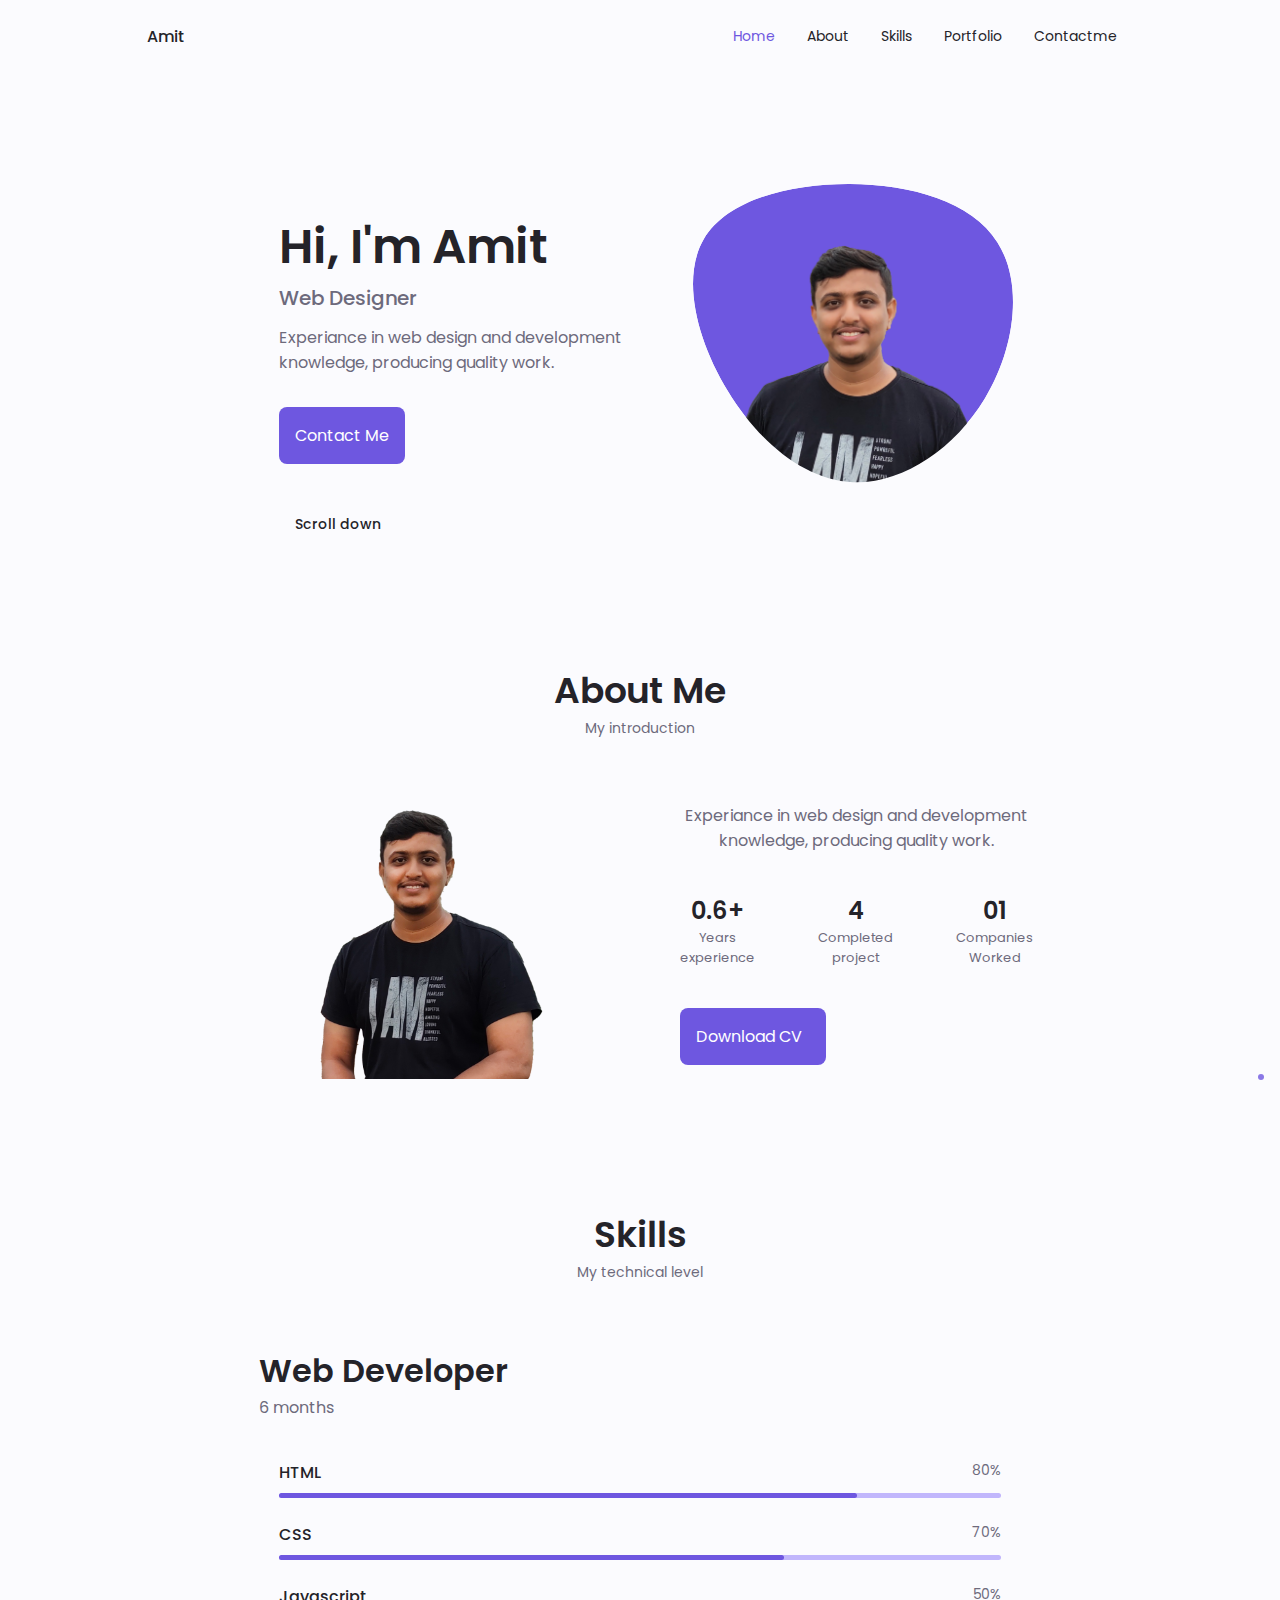
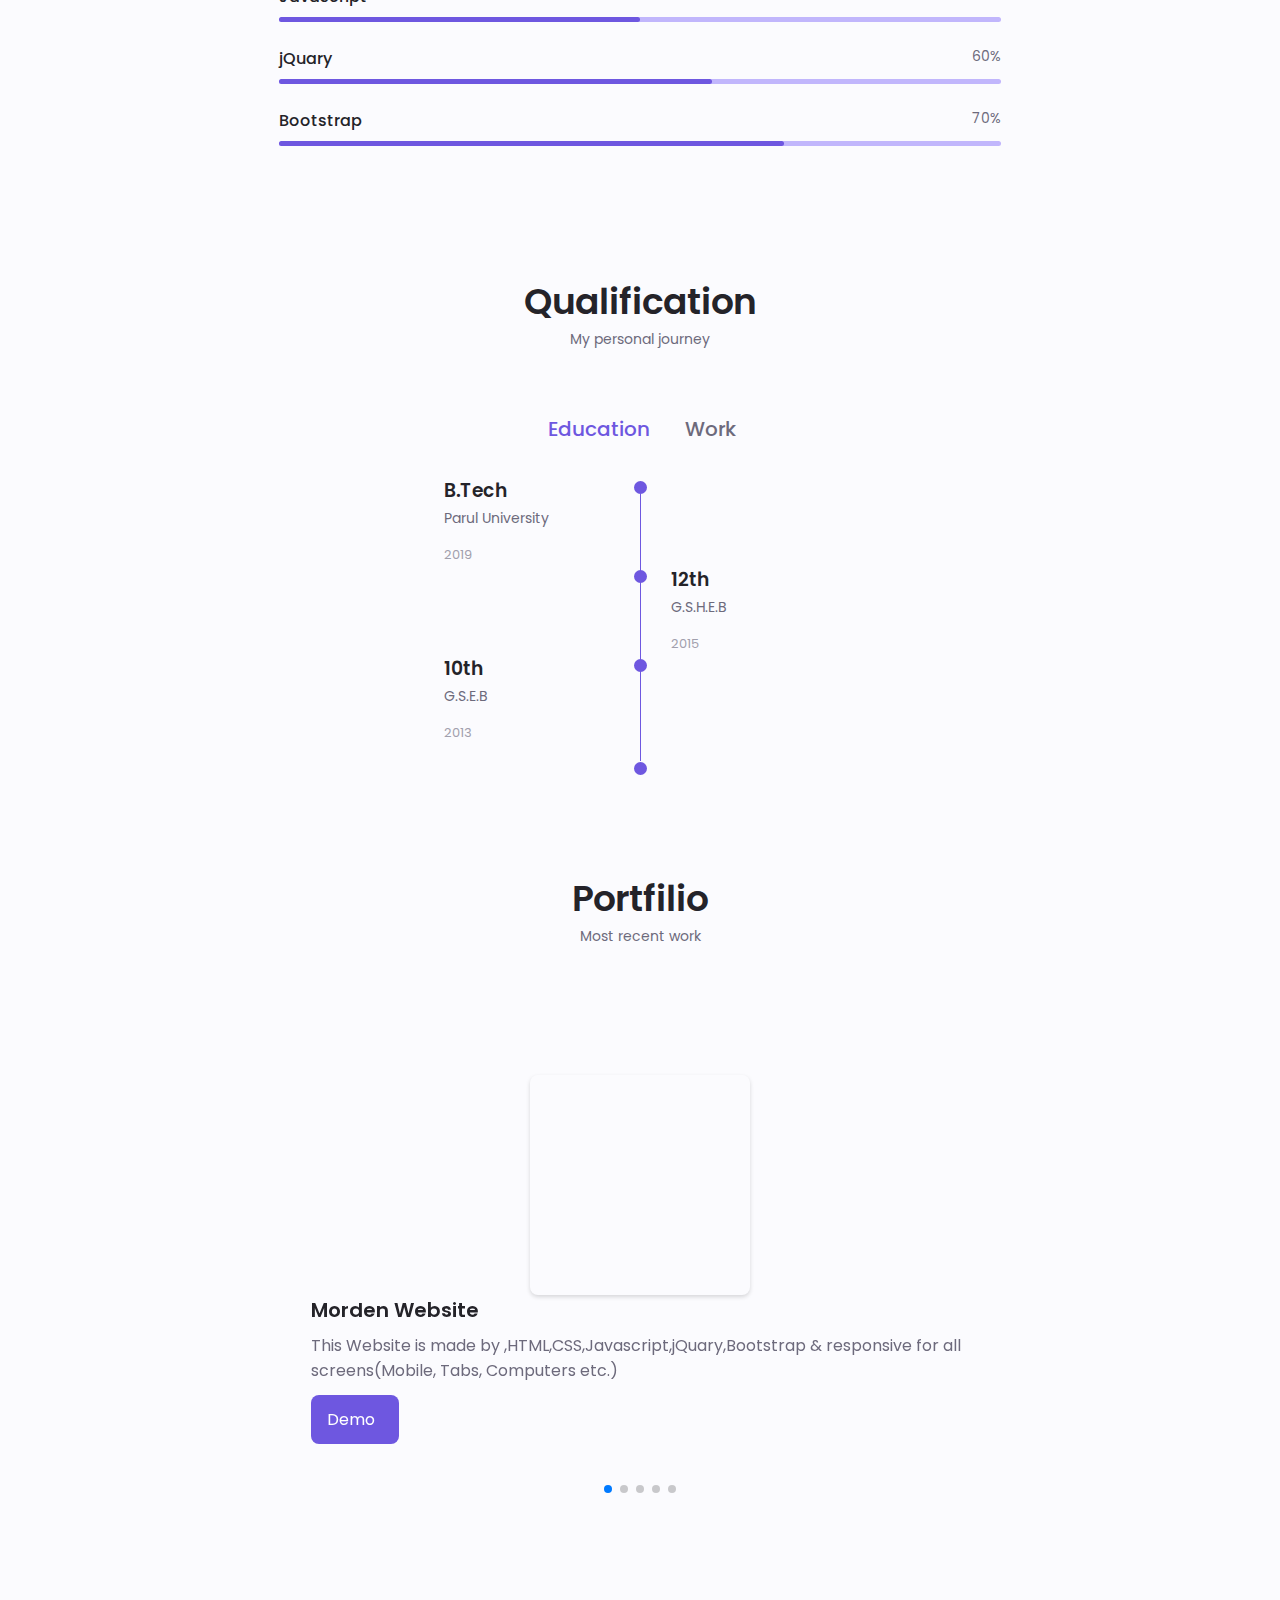
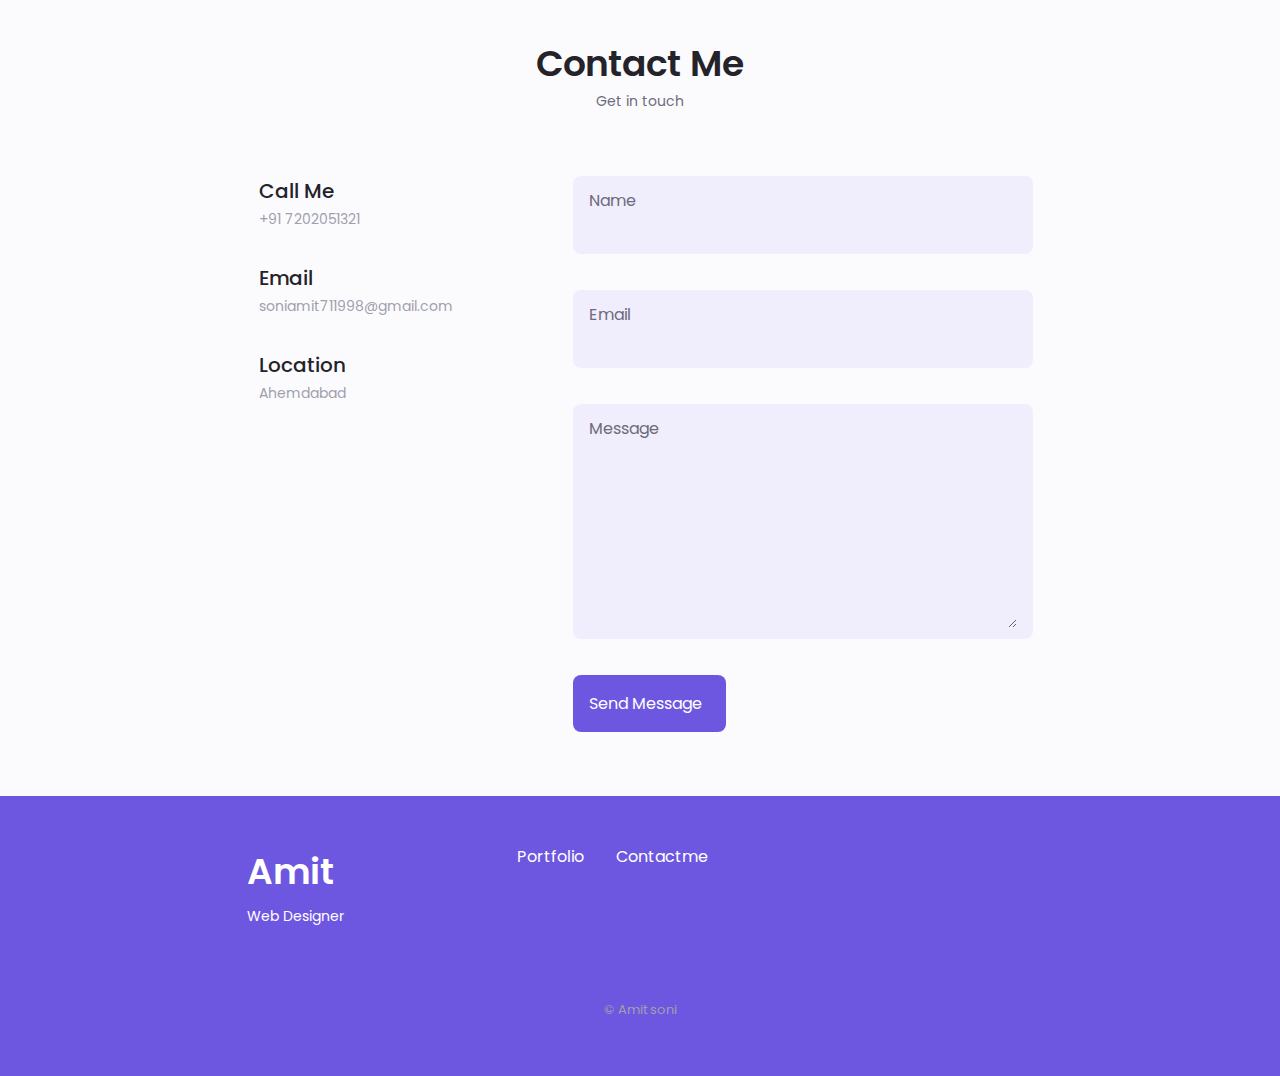
==== commit a0bc5d19: "ok" ====
--- a/index.html
+++ b/index.html
@@ -106,7 +106,7 @@
                                 165.547 130.807 187.559 100.226 186.353C69.6454 185.297 41.0228 161.023 21.7403 
                                 129.362C2.45775 97.8511 -7.48481 59.1033 6.67581 34.5279C20.9871 10.1032 59.7028 
                                 -0.149132 97.9666 0.00163737C136.23 0.303176 174.193 10.857 190.312 36.4879Z" />
-                                <image class="home__blob-img" x="12" y="18" href="img/perfil.png" />
+                                <image class="home__blob-img" x="12" y="18" href="img/amitbhai.png" />
                             </g>
                         </svg>
                     </div>
@@ -136,9 +136,9 @@
             <h2 class="section__title">About Me</h2>
             <span class="section__subtitle">My introduction</span>
             <div class="about__container container grid">
-                <div>
-                    <img src="img/about.jpg" alt="" class="about__img">
-                 </div>
+                
+                    <img src="img/amitbhai 2.0.png" alt="" class="about__img">
+                 
                 <div class="about__data">
                     <p class="about__discription">Experiance in web design and development knowledge, producing
                         quality work.
@@ -358,6 +358,42 @@
                 <div class="swiper-wrapper">
 
                     <div class="portfolio__content grid swiper-slide">
+                        <div class="portfolio__img portfolio__img3">
+
+                        </div>
+                        <div class="portfilio__data">
+
+                            <h3 class="portfolio__title">Morden Website</h3>
+                            <p class="portfolio__discription">This Website is made by ,HTML,CSS,Javascript,jQuary,Bootstrap & responsive for all screens(Mobile, Tabs, Computers etc.)
+                            </p>
+
+                            <a href="organic/index.html" class="button button--flex button--small portfolio__button">
+                                Demo
+                                <i class="uil uil-arrow-right button__icon"></i>
+                            </a>
+
+                        </div>
+                    </div>
+
+                    <div class="portfolio__content grid swiper-slide">
+                        <div class="portfolio__img portfolio__img4">
+
+                        </div>
+                        <div class="portfilio__data">
+
+                            <h3 class="portfolio__title">Morden Website</h3>
+                            <p class="portfolio__discription">This Website is made by HTML,CSS,Javascript,jQuary & responsive for all screens(Mobile, Tabs, Computers etc.)
+                            </p>
+
+                            <a href="e_lite_shopy/index.html" class="button button--flex button--small portfolio__button">
+                                Demo
+                                <i class="uil uil-arrow-right button__icon"></i>
+                            </a>
+
+                        </div>
+                    </div>
+
+                    <div class="portfolio__content grid swiper-slide">
                         <div class="portfolio__img">
 
                         </div>
--- a/css/style.css
+++ b/css/style.css
@@ -506,7 +506,7 @@
 
 .skills__list {
     row-gap: 1.5rem;
-    padding-left: 2.7rem;
+    padding: 0rem 2rem;
 }
 
 .skills__titles {
@@ -666,6 +666,18 @@
     background-size: 100% 500%;
 }
 
+.portfolio__img3 {
+    background: url(../img/organic.png);
+    background-size: 100% 500%;
+}
+
+.portfolio__img4 {
+    background: url(../img/elite.png);
+    background-size: 100% 500%;
+}
+
+
+
 /* .portfolio__img:hover{
     background-position: 0 100%;
 } */
@@ -928,16 +940,15 @@
 
     .about__container,
     .contact__container,
-    .footer__container
-    {
+    .footer__container {
         grid-template-columns: repeat(2, 1fr);
     }
-   
+
     .skills__list {
         font-size: var(--small-font-size);
     }
 
-    .qualification__sections{
+    .qualification__sections {
         display: grid;
         grid-template-columns: .6fr;
         justify-content: center;
@@ -946,136 +957,161 @@
 }
 
 @media (min-width:786px) {
-    .container{
-       margin: auto;
-    }
-    body{
+    .container {
+        margin: auto;
+    }
+
+    body {
         margin: 0;
     }
-    .section{
-        padding:6rem 0 2rem ;
-    }
-    .section__subtitle{
+
+    .section {
+        padding: 6rem 0 2rem;
+    }
+
+    .section__subtitle {
         margin-bottom: 4rem;
     }
-    .header{
+
+    .header {
         top: 0;
         bottom: initial;
 
     }
+
     .header,
     .main,
-    .footer__container{
+    .footer__container {
         padding: 0 1rem;
     }
-    .nav{
+
+    .nav {
         height: calc(var(--header-height) + 1.5rem);
         column-gap: 1rem;
     }
+
     .nav__icon,
     .nav__close,
-    .nav__toggle{
+    .nav__toggle {
         display: none;
     }
-    .nav__list{
+
+    .nav__list {
         display: flex;
         column-gap: 2rem;
     }
-    .nav__menu{
+
+    .nav__menu {
         margin-left: auto;
     }
-    .change-theme{
+
+    .change-theme {
         margin: 0;
     }
-    .home__content{
+
+    .home__content {
         padding-top: 5.5rem;
         column-gap: 2rem;
     }
-    .home__blob{
+
+    .home__blob {
         width: 270px;
     }
-    .home__scroll{
+
+    .home__scroll {
         display: block;
     }
-    .home__scroll-button{
+
+    .home__scroll-button {
         margin-left: 3rem;
     }
-    .about__container{
+
+    .about__container {
         column-gap: 5rem;
     }
-    .about__img{
+
+    .about__img {
         width: 350px;
     }
-    .about__discription{
+
+    .about__discription {
         text-align: center;
 
     }
-    .about__info{
+
+    .about__info {
         justify-content: space-between;
     }
-    .about__buttons{
+
+    .about__buttons {
         justify-content: initial;
     }
-    .qualification__tabs{
+
+    .qualification__tabs {
         justify-content: center;
     }
-    .qualification__button{
+
+    .qualification__button {
         margin: 0 var(--mb-1);
     }
-    .qualification__sections{
+
+    .qualification__sections {
         grid-template-columns: .5fr;
     }
-    .footer__container{
-        grid-template-columns: repeat(3,1fr);
-    }
-    .footer__bg{
+
+    .footer__container {
+        grid-template-columns: repeat(3, 1fr);
+    }
+
+    .footer__bg {
         padding: 3rem 0 3.5rem;
     }
-    .footer__links{
+
+    .footer__links {
         flex-direction: row;
         column-gap: 2rem;
     }
-    .footer__socials{
+
+    .footer__socials {
         text-align: end;
     }
-    .footer__copy{
+
+    .footer__copy {
         margin-top: 4.5rem;
     }
 }
+
 /*------------- for large devices ---------------*/
 @media (min-width:1024px) {
 
     .header,
     .main,
-    .footer__container{
+    .footer__container {
         padding: 0;
     }
-    
-    .home__container,.header{
+
+    .home__container,
+    .header {
         margin: auto;
     }
-    .home__blob{
+
+    .home__blob {
         width: 320px;
     }
-    .home__social{
+
+    .home__social {
         transform: translateX(-6rem);
     }
-  .swiper-portfolio-icon{
-    font-size: 3.5rem;
-  }
-  .contact__form{
-    width: 460px;
-  }
-  .contact__input{
-    grid-template-columns:repeat(2, 1fr) ;
-}
-}
-
-
-
-
-
-
-
-
-
+
+    .swiper-portfolio-icon {
+        font-size: 3.5rem;
+    }
+
+    .contact__form {
+        width: 460px;
+    }
+
+    .contact__input {
+        grid-template-columns: repeat(2, 1fr);
+    }
+}